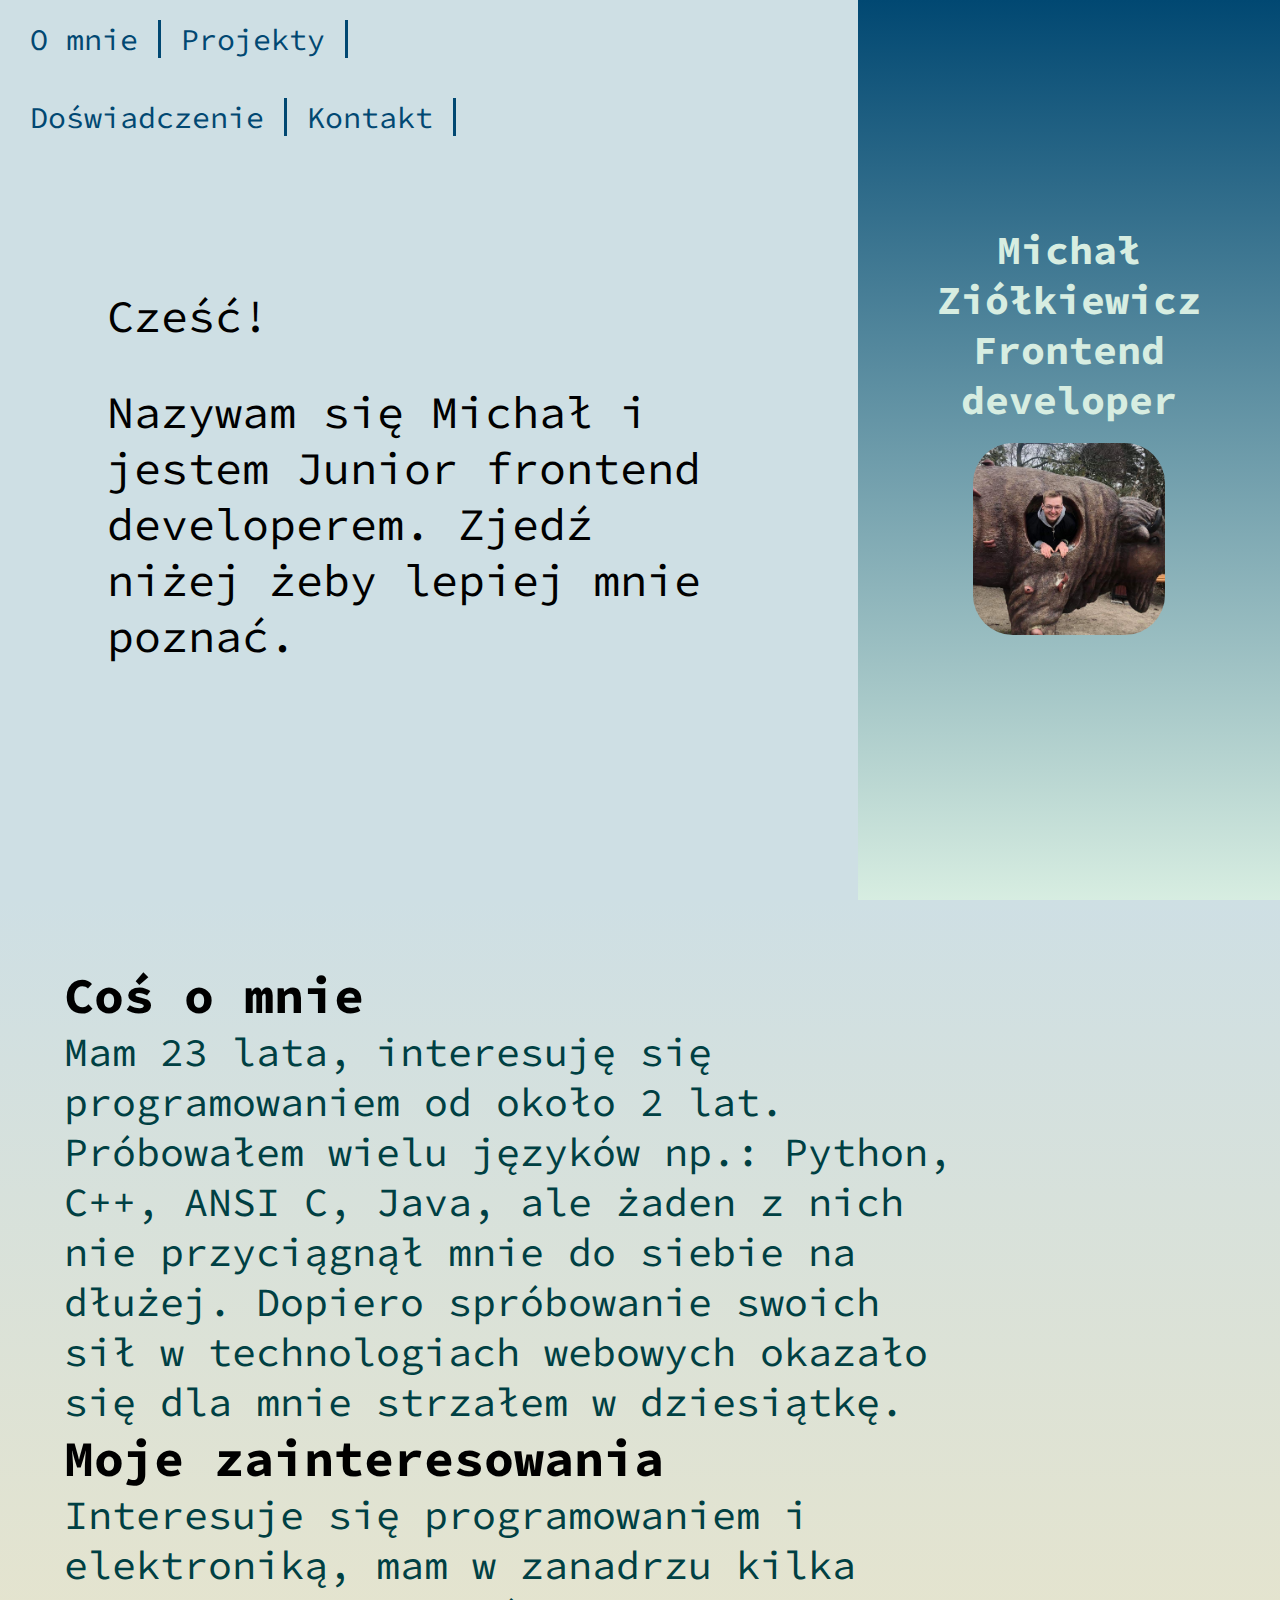
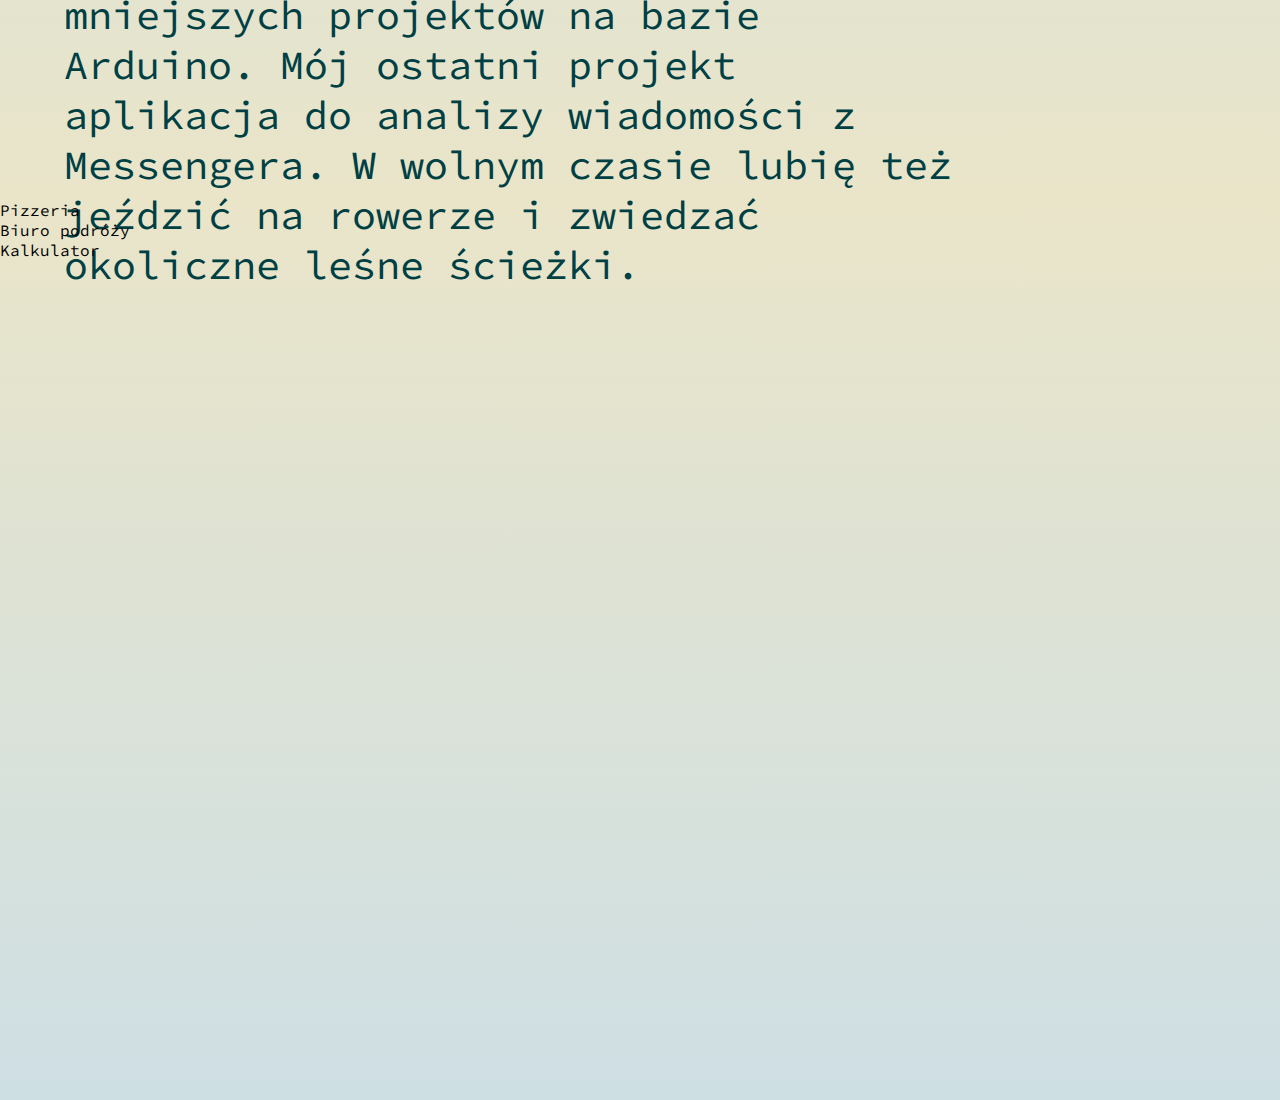
==== index.html @ 033a3ad7 "Zakładka projekty" ====
<!DOCTYPE html>
<html lang="en">
<head>
    <meta charset="UTF-8">
    <meta name="viewport" content="width=device-width, initial-scale=1.0">
    <title>Michał Ziółkiewicz Portfolio</title>
    <link rel="stylesheet" href="style.css">
</head>
<body>
      <div class="clearfix" id="start">
          <div class="leftSide box">
              <nav class="mainNavi">
                  <ul>
                      <li><a href="#about">O mnie</a></li>
                      <li><a href="#projects">Projekty</a></li>
                      <li><a href="#">Doświadczenie</a></li>
                      <li><a href="#">Kontakt</a></li>
                  </ul>
              </nav>
              <div class="text">
                  <p>Cześć!</p>
                  <p>Nazywam się Michał i jestem Junior frontend developerem. Zjedź niżej żeby lepiej mnie poznać.</p>
                  <div id="scrollDown"></div>
              </div>
          </div>
          <div class="rightSide box">
              <h1>Michał Ziółkiewicz</h1>
              <h1>Frontend developer</h1>
              <div class="photo"></div>
          </div>
      </div>

      <div id="about">
          <div class="aboutText">
              <h3>Coś o mnie</h3>
              <p>Mam 23 lata, interesuję się programowaniem od około 2 lat. Próbowałem wielu języków np.: Python, C++, ANSI C, Java, ale żaden z nich nie przyciągnął mnie do siebie na dłużej. Dopiero spróbowanie swoich sił w technologiach webowych okazało się dla mnie strzałem w dziesiątkę. </p>
              <h3>Moje zainteresowania</h3>
              <p>Interesuje się programowaniem i elektroniką, mam w zanadrzu kilka mniejszych projektów na bazie Arduino. Mój ostatni projekt aplikacja do analizy wiadomości z Messengera. W wolnym czasie lubię też jeździć na rowerze i zwiedzać okoliczne leśne ścieżki.</p>
          </div>
          <div id="coding"></div>
      </div>

      <div id="projects">
          <div class="toLeft">Pizzeria</div>
          <div class="toRight">Biuro podróży</div>
          <div class="toLeft">Kalkulator</div>
      </div>
      <script src="js/lottie.js"></script>
      <script src="js/script.js"></script>
</body>
</html>
---- style.css ----
@import url('https://fonts.googleapis.com/css2?family=Source+Code+Pro:wght@300;400;600;700&display=swap');

*{
    margin: 0;
    padding: 0;
}
html{
    scroll-behavior: smooth;
}
body{
    font-family: 'Source Code Pro', monospace;

}

.leftSide{
    width: 67%;
    height: 100vh;
    background-color: #CEDFE4;
}

#scrollDown{
    height: 200px;
    width: 100px;
    margin: 10vh auto;
}

.text{
    font-size: 45px;
    margin: 32vh auto 0 auto;
    width: 75%;
}

.text p:first-of-type{
    margin-bottom: 40px;
}


.rightSide{
    width: calc(100% - 67%);
    height: 100vh;
    background-image: linear-gradient(#014872,#D7EDE1);
    color: #D7EDE1;
    position: relative;
}

.rightSide h1{
    font-size: 40px;
    padding: 0 20px;
    text-align: center;
}

.rightSide h1:first-of-type{
    margin-top: 25vh;
}


.photo{
    height: 15vw;
    width: 15vw;
    border-radius: 40px;
    margin: 2vh auto;
    display: block;
    background-image: url("img/me.jpg");
    background-position: center;
    background-repeat: no-repeat;
    background-size: cover;
}

.box{
    box-sizing: border-box;
    float: left;
}

.clearfix::after {
    content: "";
    clear: both;
    display: table;
}

/*MENU*/

.mainNavi{
    width: 67%;
    font-size: 30px;
    margin-left: 20px;
}

.mainNavi li{
    list-style: none;
    float: left;
    margin: 20px 10px;
    padding-right: 20px;
    border-right: 3px solid #014872;
    transition: 0.3s;
}

.mainNavi a:link, a:visited {
    color: #014872;
    text-decoration: none;
}

.mainNavi li:hover{
    background-color: azure;
    /*border:2px solid #014872;*/
    padding-left: 20px;
}

/*Sekcja druga*/

#about{
    background-image: linear-gradient(#CEDFE4, #EAE5C9);
    height: 100vh;
    width: 100%;
}
.aboutText{
    width: 70%;
    padding: 5vw 0 0 5vw;
}
.aboutText h3{
    font-size: 50px;
    color: black;
}

.aboutText p{
    font-size: 40px;
    color: #004043;
}

#coding{
    height: 35vh;
    width: 35vh;
    position: relative;
    left: 75%;
    bottom: 15vh;
}

/*Trzeci segment projekty*/

#projects{
    height: 100vh;
    background-image: linear-gradient(#EAE5C9, #CEDFE4);
}
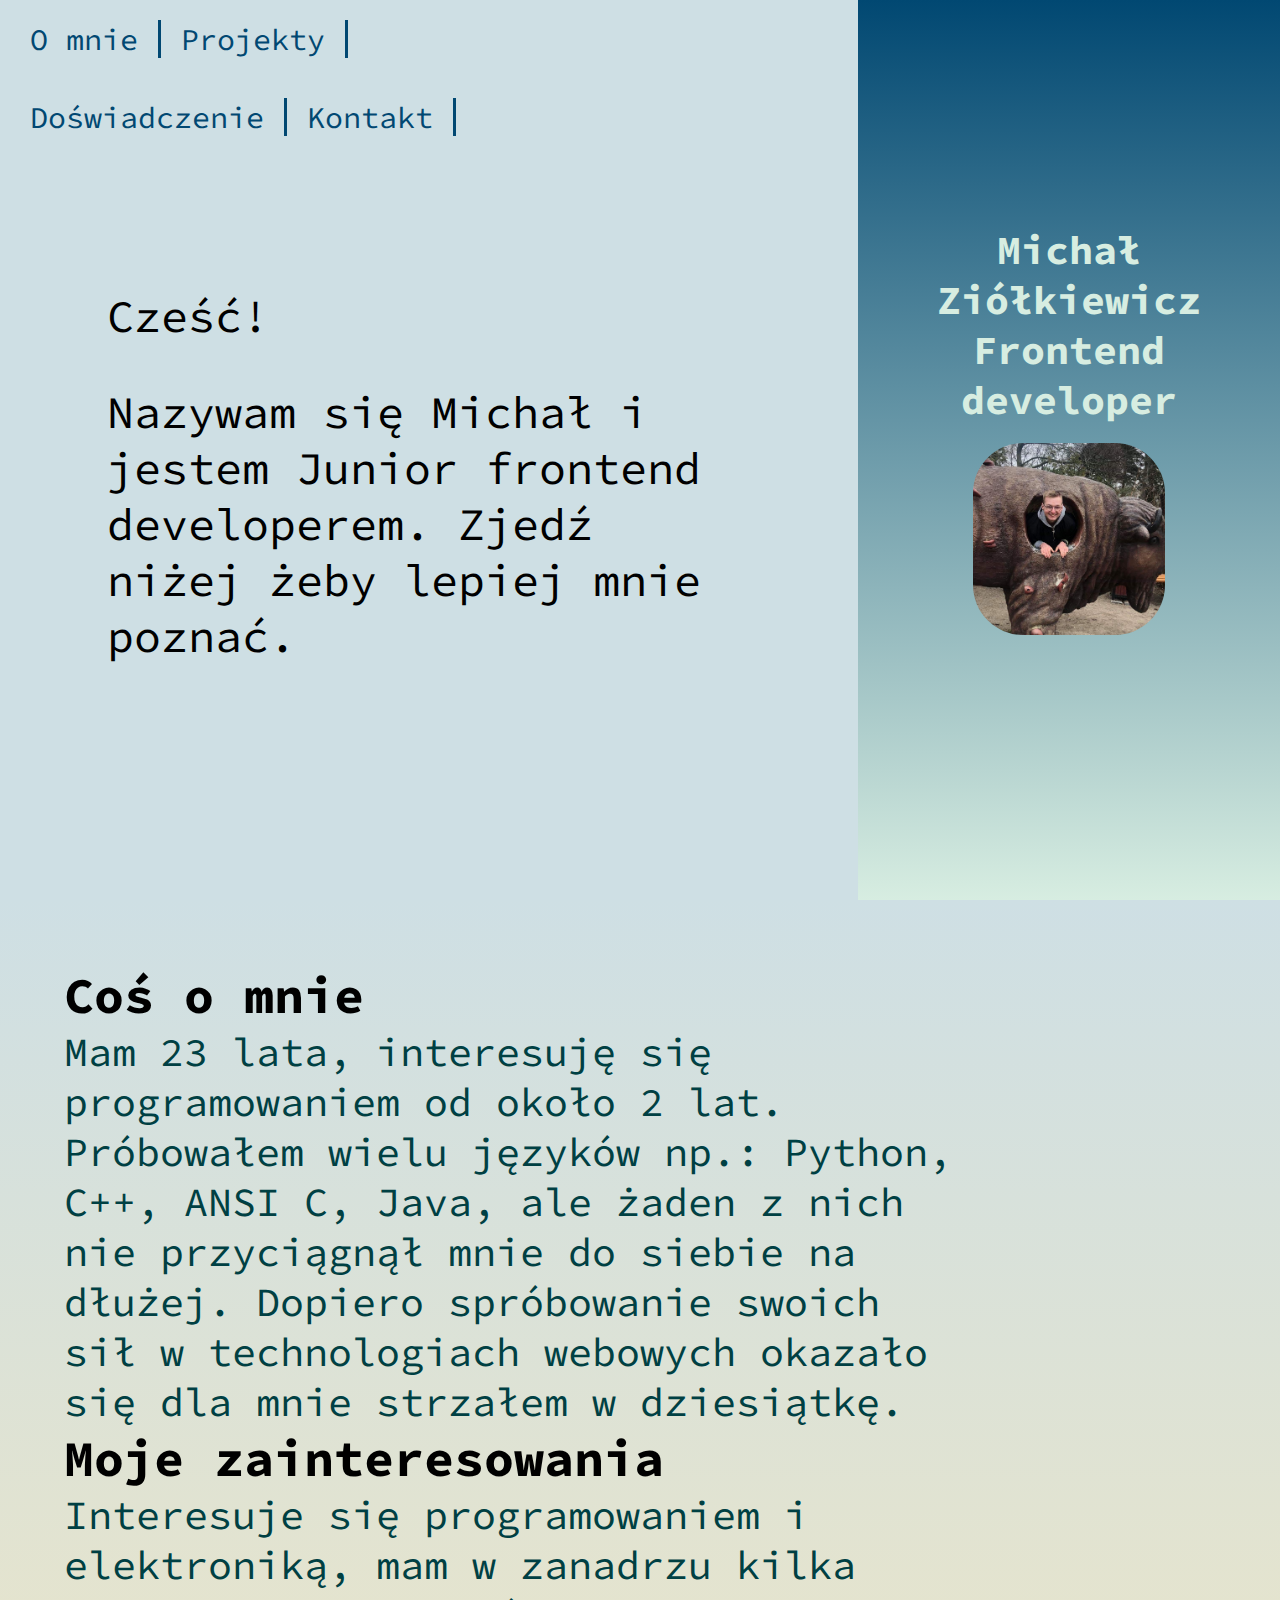
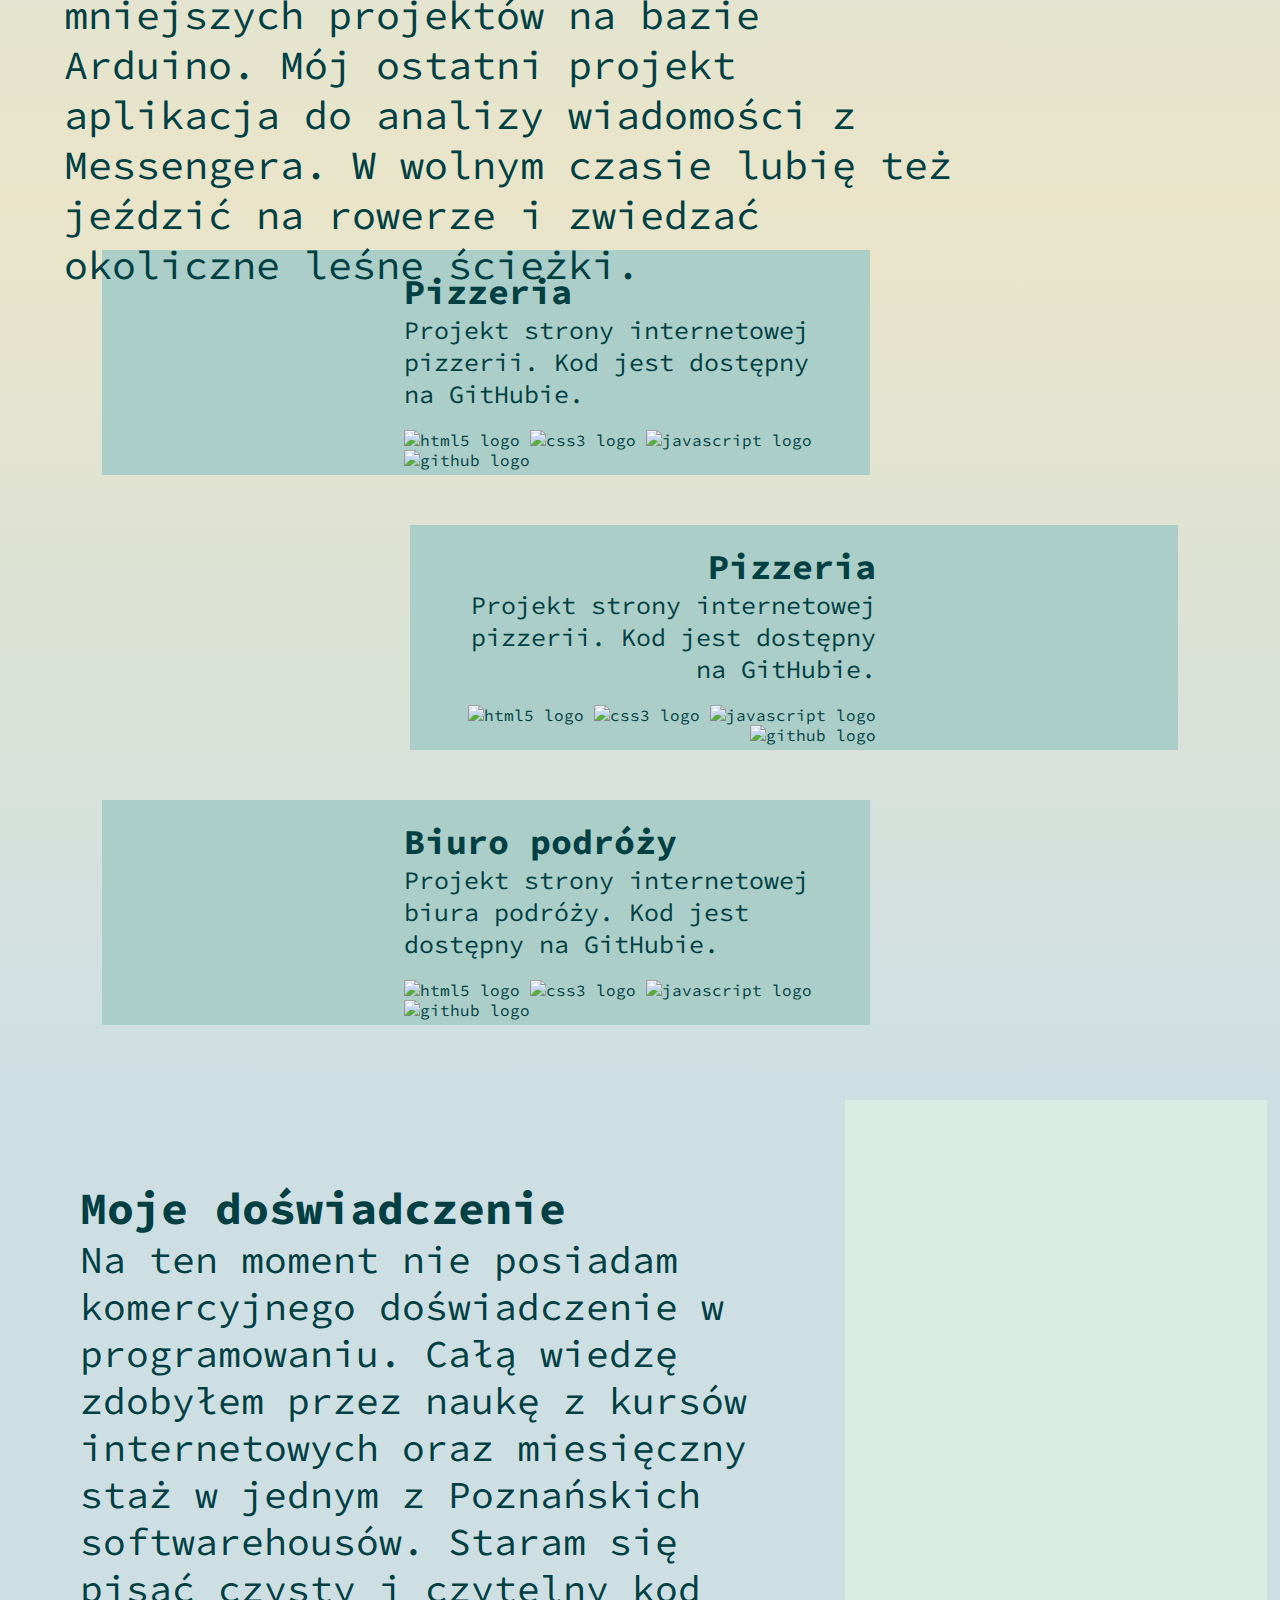
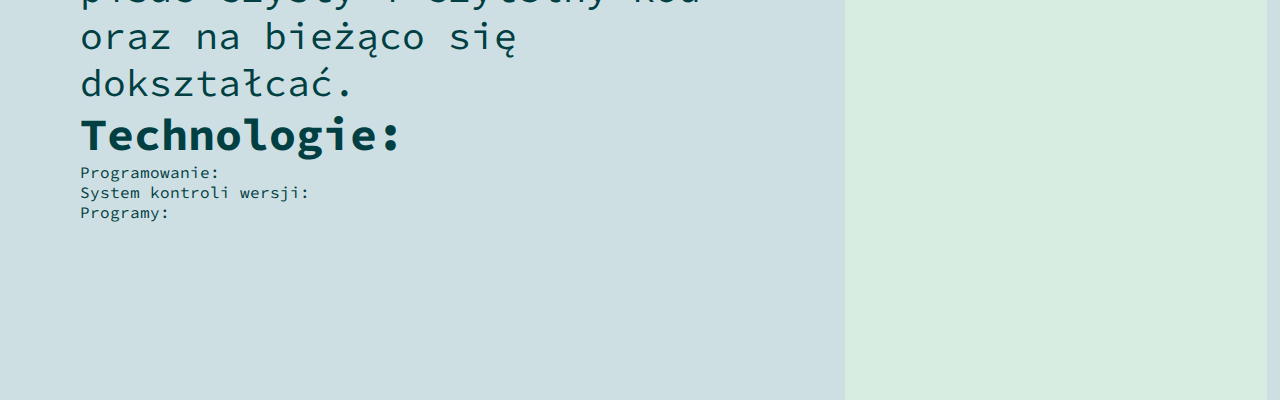
==== commit 02152d31: "Sekcja z doświadczeniem do dokończenia" ====
--- a/index.html
+++ b/index.html
@@ -5,6 +5,7 @@
     <meta name="viewport" content="width=device-width, initial-scale=1.0">
     <title>Michał Ziółkiewicz Portfolio</title>
     <link rel="stylesheet" href="style.css">
+    <link rel="stylesheet" href="https://cdnjs.cloudflare.com/ajax/libs/animate.css/4.1.1/animate.min.css"/>
 </head>
 <body>
       <div class="clearfix" id="start">
@@ -13,7 +14,7 @@
                   <ul>
                       <li><a href="#about">O mnie</a></li>
                       <li><a href="#projects">Projekty</a></li>
-                      <li><a href="#">Doświadczenie</a></li>
+                      <li><a href="#experience">Doświadczenie</a></li>
                       <li><a href="#">Kontakt</a></li>
                   </ul>
               </nav>
@@ -41,10 +42,72 @@
       </div>
 
       <div id="projects">
-          <div class="toLeft">Pizzeria</div>
-          <div class="toRight">Biuro podróży</div>
-          <div class="toLeft">Kalkulator</div>
+          <div class="toLeft project animate__animated">
+              <div class="pizza image"></div>
+              <section class="icons">
+                  <h3>Pizzeria</h3>
+                  <p>Projekt strony internetowej pizzerii. Kod jest dostępny na GitHubie.</p>
+                  <img src="img/icons/html5.png" alt="html5 logo"/>
+                  <img src="img/icons/css3.png" alt="css3 logo"/>
+                  <img src="img/icons/js.png" alt="javascript logo"/>
+                  <img src="img/icons/github.png" alt="github logo">
+              </section>
+          </div>
+
+          <div class="toRight project animate__animated">
+              <div class="calculator image"></div>
+              <section class="icons">
+                  <h3>Pizzeria</h3>
+                  <p>Projekt strony internetowej pizzerii. Kod jest dostępny na GitHubie.</p>
+                  <img src="img/icons/html5.png" alt="html5 logo"/>
+                  <img src="img/icons/css3.png" alt="css3 logo"/>
+                  <img src="img/icons/js.png" alt="javascript logo"/>
+                  <img src="img/icons/github.png" alt="github logo">
+              </section>
+          </div>
+
+          <div class="toLeft project animate__animated ">
+              <div class="travelAgency image"></div>
+              <section class="icons">
+                  <h3>Biuro podróży</h3>
+                  <p>Projekt strony internetowej biura podróży. Kod jest dostępny na GitHubie.</p>
+                  <img src="img/icons/html5.png" alt="html5 logo"/>
+                  <img src="img/icons/css3.png" alt="css3 logo"/>
+                  <img src="img/icons/js.png" alt="javascript logo"/>
+                  <img src="img/icons/github.png" alt="github logo">
+              </section>
+          </div>
       </div>
+
+      <div id="experience" class="clearfix">
+        <div class="leftText">
+            <div class="topText">
+                <h3>Moje doświadczenie</h3>
+                <p>Na ten moment nie posiadam komercyjnego doświadczenie w programowaniu. Całą wiedzę zdobyłem przez naukę z kursów internetowych oraz miesięczny staż w jednym z Poznańskich softwarehousów. Staram się pisać czysty i czytelny kod oraz na bieżąco się dokształcać.</p>
+            </div>
+            <div class="technologies">
+                <h3>Technologie: </h3>
+                <section class="programming">
+                    <p>Programowanie:</p>
+                </section>
+                <section class="versionControl">
+                    <p>System kontroli wersji:</p>
+                </section>
+                <section class="programs">
+                    <p>Programy: </p>
+                </section>
+            </div>
+        </div>
+        <div class="sideAnimation">
+            <div class="animBcg">
+                <div id="plant"></div>
+            </div>
+        </div>
+      </div>
+
+<!--      CONTACT      -->
+
+      <script src="js/main.js"></script>
       <script src="js/lottie.js"></script>
       <script src="js/script.js"></script>
 </body>
--- a/style.css
+++ b/style.css
@@ -6,10 +6,12 @@
 }
 html{
     scroll-behavior: smooth;
+
 }
 body{
     font-family: 'Source Code Pro', monospace;
-
+    overflow-x: hidden;
+    overflow-y: scroll;
 }
 
 .leftSide{
@@ -53,11 +55,10 @@
     margin-top: 25vh;
 }
 
-
 .photo{
     height: 15vw;
     width: 15vw;
-    border-radius: 40px;
+    border-radius: 50px;
     margin: 2vh auto;
     display: block;
     background-image: url("img/me.jpg");
@@ -139,4 +140,129 @@
 #projects{
     height: 100vh;
     background-image: linear-gradient(#EAE5C9, #CEDFE4);
+}
+
+.project{
+    height: 25vh;
+    width: 60vw;
+    background-color: #ABCEC8;
+    color: #004043;
+}
+
+
+.project h3{
+    font-size: 35px;
+}
+
+.project p{
+    font-size: 25px;
+    padding-bottom: 20px;
+}
+
+.image{
+    height: 25vh;
+    width: 22vw;
+    background-position: center;
+    background-repeat: no-repeat;
+    background-size: cover;
+}
+
+.icons{
+    width: calc(60vw - 22vw);
+    padding: 20px 20px 10px 20px;
+    box-sizing: border-box;
+}
+
+.project img{
+    transition: .3s;
+}
+
+.toRight img:hover{
+    transform: rotate(-30deg);
+}
+
+.toLeft img:hover{
+    transform: rotate(30deg);
+}
+
+.toLeft{
+    float: left;
+    margin: 50px 0 0 8vw ;
+    text-align: left;
+    transition: .3s;
+}
+.toLeft .image{
+    float: left;
+}
+.toLeft .icons{
+    float: left;
+}
+
+.toLeft:hover{
+    margin-left: 10vw;
+}
+
+.toRight{
+    float: right;
+    margin: 50px 8vw 0 0 ;
+    text-align: right;
+    transition:  .3s;
+}
+
+.toRight .image{
+    float: right;
+}
+
+.toRight .icons{
+    float: left;
+}
+
+.toRight:hover{
+    margin-right: 10vw;
+}
+
+.invisible{
+    display: none;
+}
+
+.pizza{
+    background-image: url("img/pizza.jpg");
+}
+.travelAgency{
+    background-image: url("img/travel.jpg");
+}
+
+.calculator{
+    background-image: url("img/calculator.jpg");
+}
+
+/*czwarta sekcja - doświadczenie*/
+
+#experience{
+    height: 100vh;
+    background-color: #CEDFE4;
+    color: #004043;
+}
+
+.leftText{
+    float: left;
+    width: 66%;
+    height: 100vh;
+    box-sizing: border-box;
+    padding: 80px 80px;
+}
+
+.leftText h3{
+    font-size: 45px;
+}
+
+.topText p {
+    font-size: 38px;
+}
+
+.sideAnimation{
+    float: left;
+    width: calc(100% - 67%);
+    height: 100vh;
+    background-color: #D7EDE1;
 }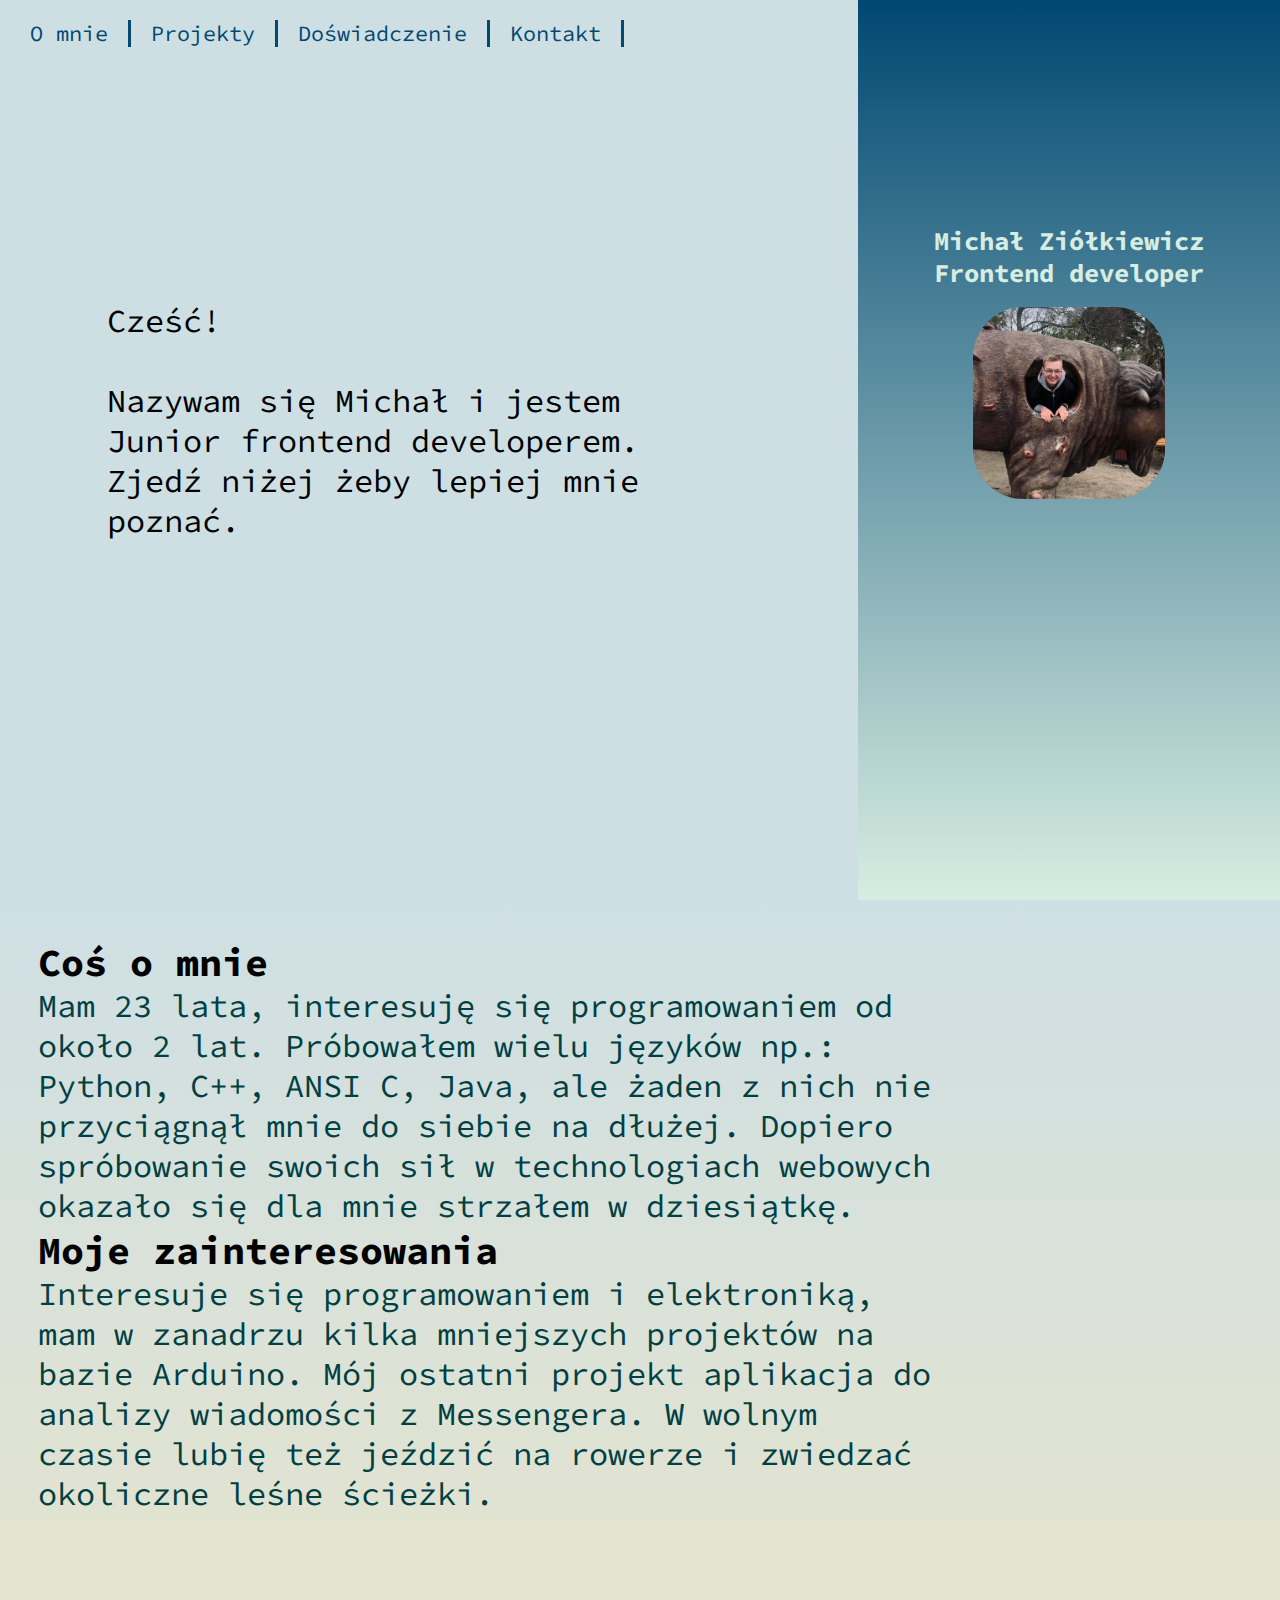
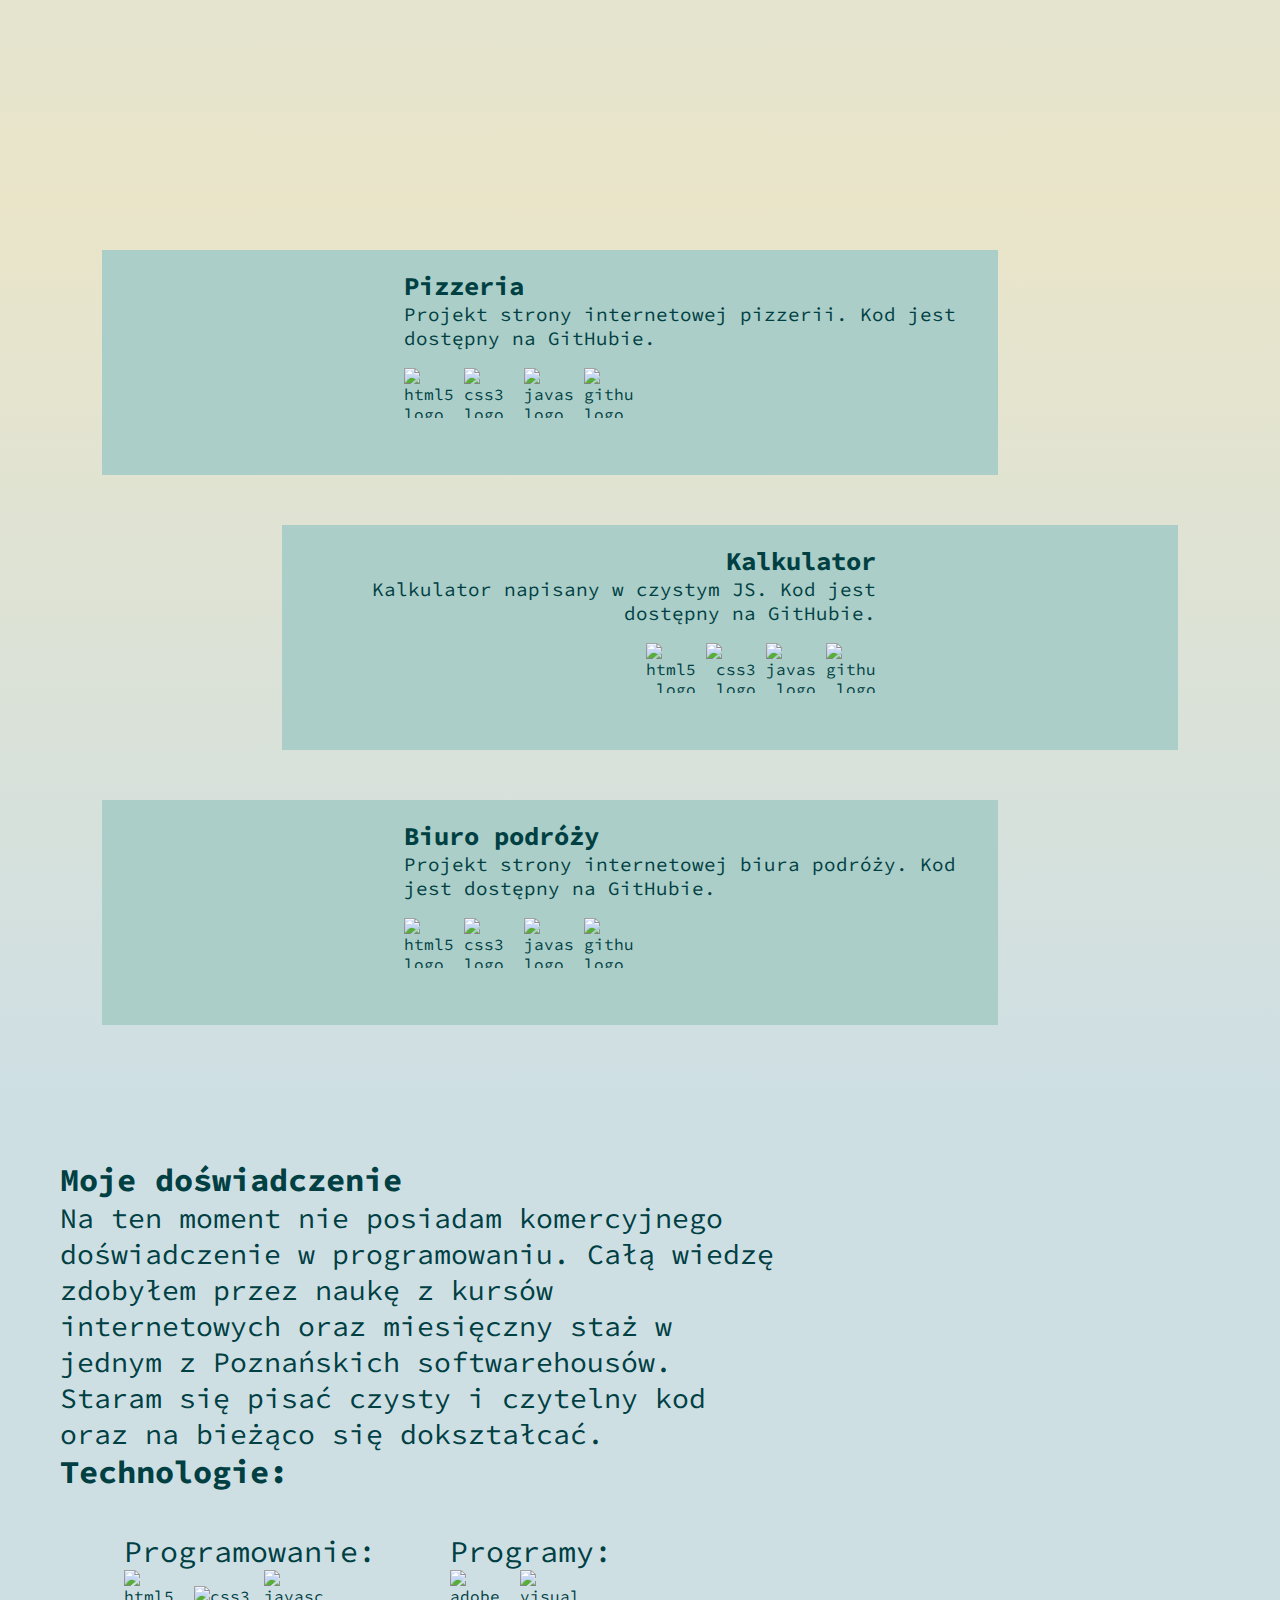
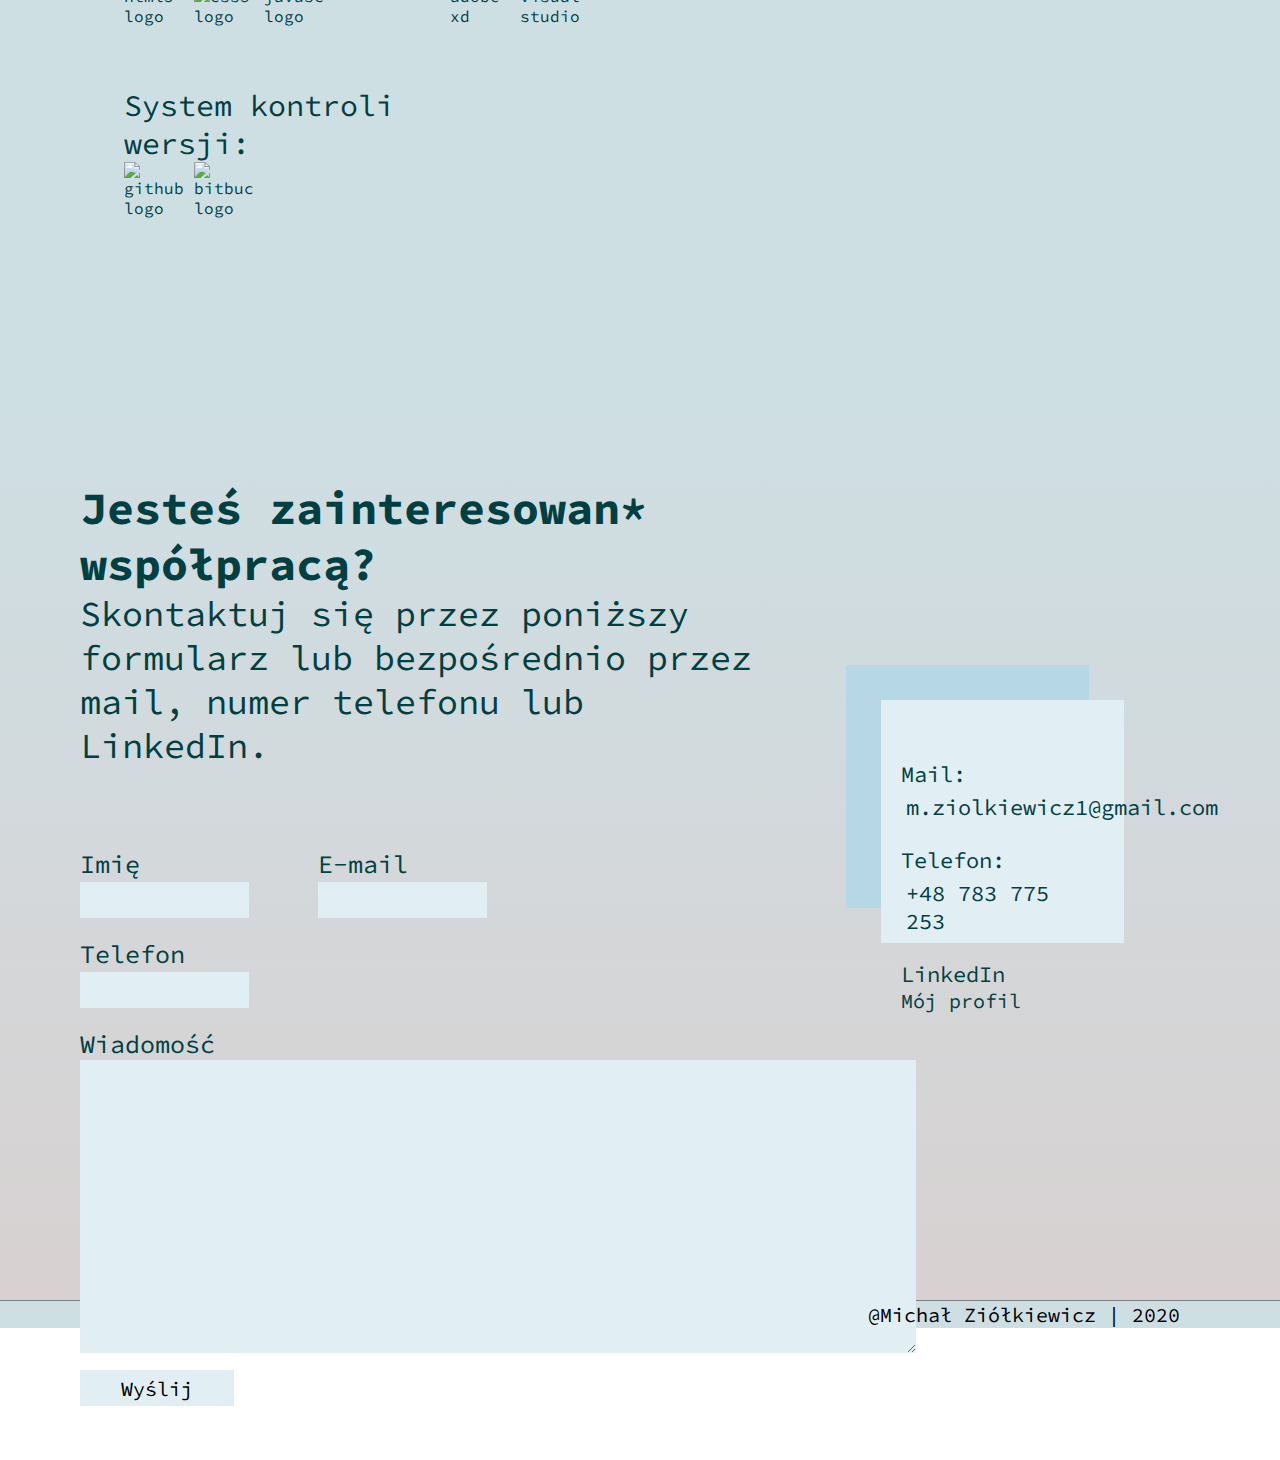
==== commit 1ff7c9bb: "Poprawiona rezponsywność" ====
--- a/index.html
+++ b/index.html
@@ -11,11 +11,11 @@
       <div class="clearfix" id="start">
           <div class="leftSide box">
               <nav class="mainNavi">
-                  <ul>
+                  <ul class="clearfix">
                       <li><a href="#about">O mnie</a></li>
                       <li><a href="#projects">Projekty</a></li>
                       <li><a href="#experience">Doświadczenie</a></li>
-                      <li><a href="#">Kontakt</a></li>
+                      <li><a href="#contact">Kontakt</a></li>
                   </ul>
               </nav>
               <div class="text">
@@ -57,8 +57,8 @@
           <div class="toRight project animate__animated">
               <div class="calculator image"></div>
               <section class="icons">
-                  <h3>Pizzeria</h3>
-                  <p>Projekt strony internetowej pizzerii. Kod jest dostępny na GitHubie.</p>
+                  <h3>Kalkulator</h3>
+                  <p>Kalkulator napisany w czystym JS. Kod jest dostępny na GitHubie.</p>
                   <img src="img/icons/html5.png" alt="html5 logo"/>
                   <img src="img/icons/css3.png" alt="css3 logo"/>
                   <img src="img/icons/js.png" alt="javascript logo"/>
@@ -87,15 +87,24 @@
             </div>
             <div class="technologies">
                 <h3>Technologie: </h3>
-                <section class="programming">
-                    <p>Programowanie:</p>
-                </section>
-                <section class="versionControl">
-                    <p>System kontroli wersji:</p>
-                </section>
-                <section class="programs">
-                    <p>Programy: </p>
-                </section>
+                <div class="wrap clearfix">
+                    <section class="programming">
+                        <p>Programowanie:</p>
+                        <img src="img/icons/html5.png" alt="html5 logo"/>
+                        <img src="img/icons/css3.png" alt="css3 logo"/>
+                        <img src="img/icons/js.png" alt="javascript logo"/>
+                    </section>
+                    <section class="programs">
+                        <p>Programy: </p>
+                        <img src="img/icons/xd.png" alt="adobe xd logo">
+                        <img src="img/icons/visualstudio.png" alt="visual studio logo">
+                    </section>
+                    <section class="versionControl">
+                        <p>System kontroli wersji:</p>
+                        <img src="img/icons/github.png" alt="github logo">
+                        <img src="img/icons/bitbucket.png" alt="bitbucket logo">
+                    </section>
+                </div>
             </div>
         </div>
         <div class="sideAnimation">
@@ -106,7 +115,53 @@
       </div>
 
 <!--      CONTACT      -->
+      <div id="contact">
+          <div class="message">
+              <div class="description">
+                  <h3>Jesteś zainteresowan* współpracą?</h3>
+                  <p>Skontaktuj się przez poniższy formularz lub bezpośrednio przez mail, numer telefonu lub  LinkedIn.</p>
+              </div>
+              <form action="https://formsubmit.co/228f86219728a2968b15234570d6498f" method="POST" class="clearfix" >
+                  <div class="formEl">
+                      <label for="firstName">Imię</label>
+                      <input type="text" id="firstName" name="firstName">
+                  </div>
+                  <div class="formEl">
+                      <label for="email">E-mail</label>
+                      <input type="email" id="email" name="email">
+                  </div>
+                  <div class="formEl">
+                      <label for="phoneNum">Telefon</label>
+                      <input type="text" id="phoneNum" name="phoneNum">
+                  </div>
+                  <div class="formEl txtArea">
+                      <label for="message">Wiadomość</label>
+                      <textarea name="message" id="message" cols="65" rows="11"></textarea>
+                  </div>
+                  <div class="formEl">
+                      <button type="submit" class="sendMsg">Wyślij</button>
+                  </div>
+                  <input type="hidden" name="_template" value="table">
+                  <input type="hidden" name="_captcha" value="false">
+                  <input type="text" name="_honey" style="display:none">
 
+              </form>
+          </div>
+          <div class="rightInfo">
+              <div class="contactBox">
+                  <h3>Mail:</h3>
+                  <p>m.ziolkiewicz1@gmail.com</p>
+                  <h3>Telefon:</h3>
+                  <p>+48 783 775 253</p>
+                  <h3>LinkedIn</h3>
+                  <a href="https://www.linkedin.com/in/ziolkiewicz-michal">Mój profil</a>
+              </div>
+          </div>
+      </div>
+
+      <div class="footer">
+          <p>@Michał Ziółkiewicz | 2020</p>
+      </div>
       <script src="js/main.js"></script>
       <script src="js/lottie.js"></script>
       <script src="js/script.js"></script>
--- a/style.css
+++ b/style.css
@@ -21,14 +21,14 @@
 }
 
 #scrollDown{
-    height: 200px;
-    width: 100px;
-    margin: 10vh auto;
+    height: 24vh;
+    width: 12vh;
+    margin: 8vh auto;
 }
 
 .text{
-    font-size: 45px;
-    margin: 32vh auto 0 auto;
+    font-size: 2.5vw;
+    margin: 26vh auto 0 auto;
     width: 75%;
 }
 
@@ -46,7 +46,7 @@
 }
 
 .rightSide h1{
-    font-size: 40px;
+    font-size: 2vw;
     padding: 0 20px;
     text-align: center;
 }
@@ -81,8 +81,8 @@
 /*MENU*/
 
 .mainNavi{
-    width: 67%;
-    font-size: 30px;
+    width: 100%;
+    font-size: 1.7vw;
     margin-left: 20px;
 }
 
@@ -115,24 +115,23 @@
 }
 .aboutText{
     width: 70%;
-    padding: 5vw 0 0 5vw;
+    padding: 3vw 0 0 3vw;
 }
 .aboutText h3{
-    font-size: 50px;
+    font-size: 3vw;
     color: black;
 }
 
 .aboutText p{
-    font-size: 40px;
+    font-size: 2.5vw;
     color: #004043;
 }
 
 #coding{
-    height: 35vh;
-    width: 35vh;
-    position: relative;
-    left: 75%;
-    bottom: 15vh;
+    height: 30vh;
+    width: 30vh;
+    float: right;
+    margin-top: -15vw;
 }
 
 /*Trzeci segment projekty*/
@@ -144,19 +143,18 @@
 
 .project{
     height: 25vh;
-    width: 60vw;
+    width: 70vw;
     background-color: #ABCEC8;
     color: #004043;
 }
 
-
 .project h3{
-    font-size: 35px;
+    font-size: 2vw;
 }
 
 .project p{
-    font-size: 25px;
-    padding-bottom: 20px;
+    font-size: 1.5vw;
+    padding-bottom: 2vh;
 }
 
 .image{
@@ -168,13 +166,17 @@
 }
 
 .icons{
-    width: calc(60vw - 22vw);
+    width: calc(60vw - 12vw);
     padding: 20px 20px 10px 20px;
     box-sizing: border-box;
 }
 
 .project img{
     transition: .3s;
+    height: 4vw;
+    width: 4vw;
+    max-width: 50px;
+    max-height: 50px;
 }
 
 .toRight img:hover{
@@ -214,7 +216,7 @@
 }
 
 .toRight .icons{
-    float: left;
+    float: right;
 }
 
 .toRight:hover{
@@ -243,26 +245,214 @@
     background-color: #CEDFE4;
     color: #004043;
 }
-
+.wrap{
+    height: 10vh;
+}
 .leftText{
     float: left;
     width: 66%;
     height: 100vh;
     box-sizing: border-box;
-    padding: 80px 80px;
+    padding: 60px 60px;
 }
 
 .leftText h3{
+    font-size: 2.5vw;
+}
+
+.topText p {
+    font-size: 2.2vw;
+}
+
+.sideAnimation{
+    float: right;
+    width: calc(100% - 67%);
+    height: 100vh;
+    /*background-color: #D7EDE1;*/
+}
+
+.technologies p{
+    font-size: 30px;
+}
+
+.technologies img{
+    height: 5vw;
+    width: 5vw;
+    max-height: 60px;
+    max-width: 60px;
+}
+
+.technologies section{
+     width: 45%;
+     float: left;
+     margin-top: 40px;
+ }
+
+.programming,
+.versionControl{
+    margin-left: 5vw;
+}
+
+.animBcg{
+    background-image: url("img/bcgPlant.png");
+    height: 765px;
+    width: 495px;
+    background-position: center;
+    background-repeat: no-repeat;
+    background-size: cover;
+    float: right;
+    margin-top: calc(100vh - 765px);
+}
+
+#plant{
+    height: 50vh;
+    width: 25vw;
+    float: right;
+    margin-top: calc(765px - 50vh);
+    margin-right: -70px;
+}
+
+/*CONTACT*/
+
+#contact{
+    height: 100vh;
+    background-image: linear-gradient(#CEDFE4,#D8D1D1);
+}
+
+.message{
+    width: 60%;
+    float: left;
+    color: #004043;
+}
+
+.message form{
+    height: 50vh;
+    width: 80%;
+    margin-left: 80px;
+    margin-top: 80px;
+}
+
+.formEl{
+    height: 10vh;
+    width: 10vw;
+    font-size: 25px;
+    float: left;
+    margin-right: 110px;
+}
+.txtArea{
+    height: 38vh;
+    width: 38vw;
+}
+
+.formEl input{
+    height: 4vh;
+    width: 12vw;
+    border: none;
+    background-color: #E1EFF5;
+    padding-left: 15px;
+    font-size: 18px;
+    -webkit-transition: .3s;
+    transition: .3s;
+    outline: none;
+}
+
+.formEl input:focus{
+    border: none;
+}
+
+.formEl textarea{
+    border: none;
+    background-color: #E1EFF5;
+    padding: 20px;
+    -webkit-transition: .3s;
+    transition: .3s;
+    outline: none;
+    display: block;
+    font-size: 20px;
+}
+
+.formEl textarea:focus{
+    border: none;
+}
+
+.description{
+    box-sizing: border-box;
+    padding-left: 80px;
+    padding-top: 80px;
+}
+
+.description p{
+    font-size: 35px;
+}
+
+.description h3{
     font-size: 45px;
 }
 
-.topText p {
-    font-size: 38px;
-}
-
-.sideAnimation{
-    float: left;
-    width: calc(100% - 67%);
-    height: 100vh;
-    background-color: #D7EDE1;
-}+.rightInfo{
+    float: right;
+    width: calc(100% - 61%);
+    height: 100vh;
+}
+
+.sendMsg{
+    display: block;
+    height: 4vh;
+    width: 12vw;
+    border: none;
+    background-color: #E1EFF5;
+    font-size: 20px;
+    font-family: 'Source Code Pro', monospace;
+    transition: .3s;
+}
+.sendMsg:hover{
+    background-color: #004043;
+    color: #D7EDE1;
+}
+
+.rightInfo .contactBox{
+    height: 19vw;
+    width: 19vw;
+    background-color: #E1EFF5;
+    margin: 60% 0 0 20%;
+    box-shadow: -35px -35px #B5D7E6;
+    box-sizing: border-box;
+    padding: 60px 20px 20px 20px;
+    font-size: 20px;
+    color: #004043;
+}
+
+.contactBox h3{
+    font-size: 22px;
+    font-weight: normal;
+}
+
+.contactBox p{
+    font-size: 22px;
+    margin-bottom: 20px;
+    padding: 5px;
+}
+
+.contactBox a{
+    text-decoration: none;
+    color: #004043;
+    transition: .3s;
+}
+
+.contactBox a:hover{
+    padding-left: 10px;
+    color: #004043;
+}
+
+/*stopka*/
+.footer{
+    background-color: #CEDFE4;
+    color: black;
+    text-align: center;
+    height: 3vh;
+    line-height: 3vh;
+    font-size: 20px;
+    border-top: 1px solid gray;
+}
+
+/*@media (max-width: 1280px) and (orientation: landscape) {}*/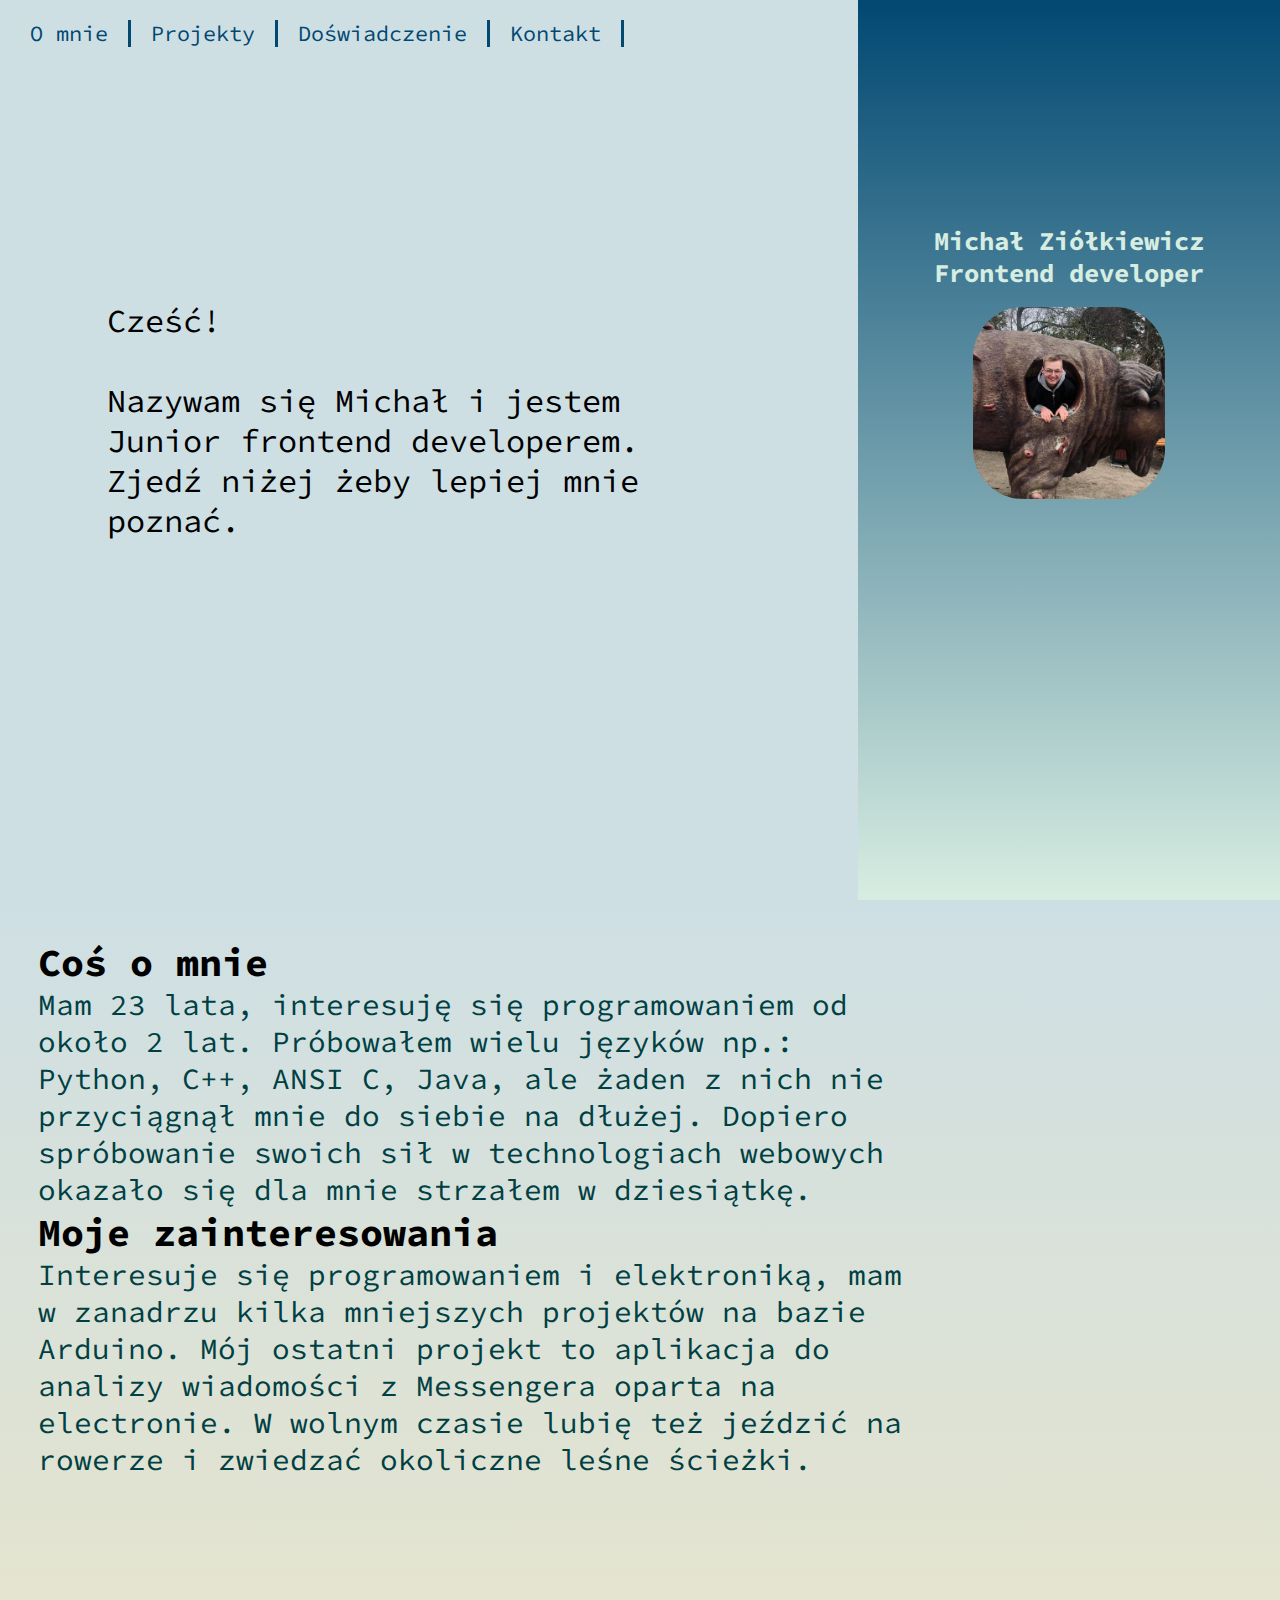
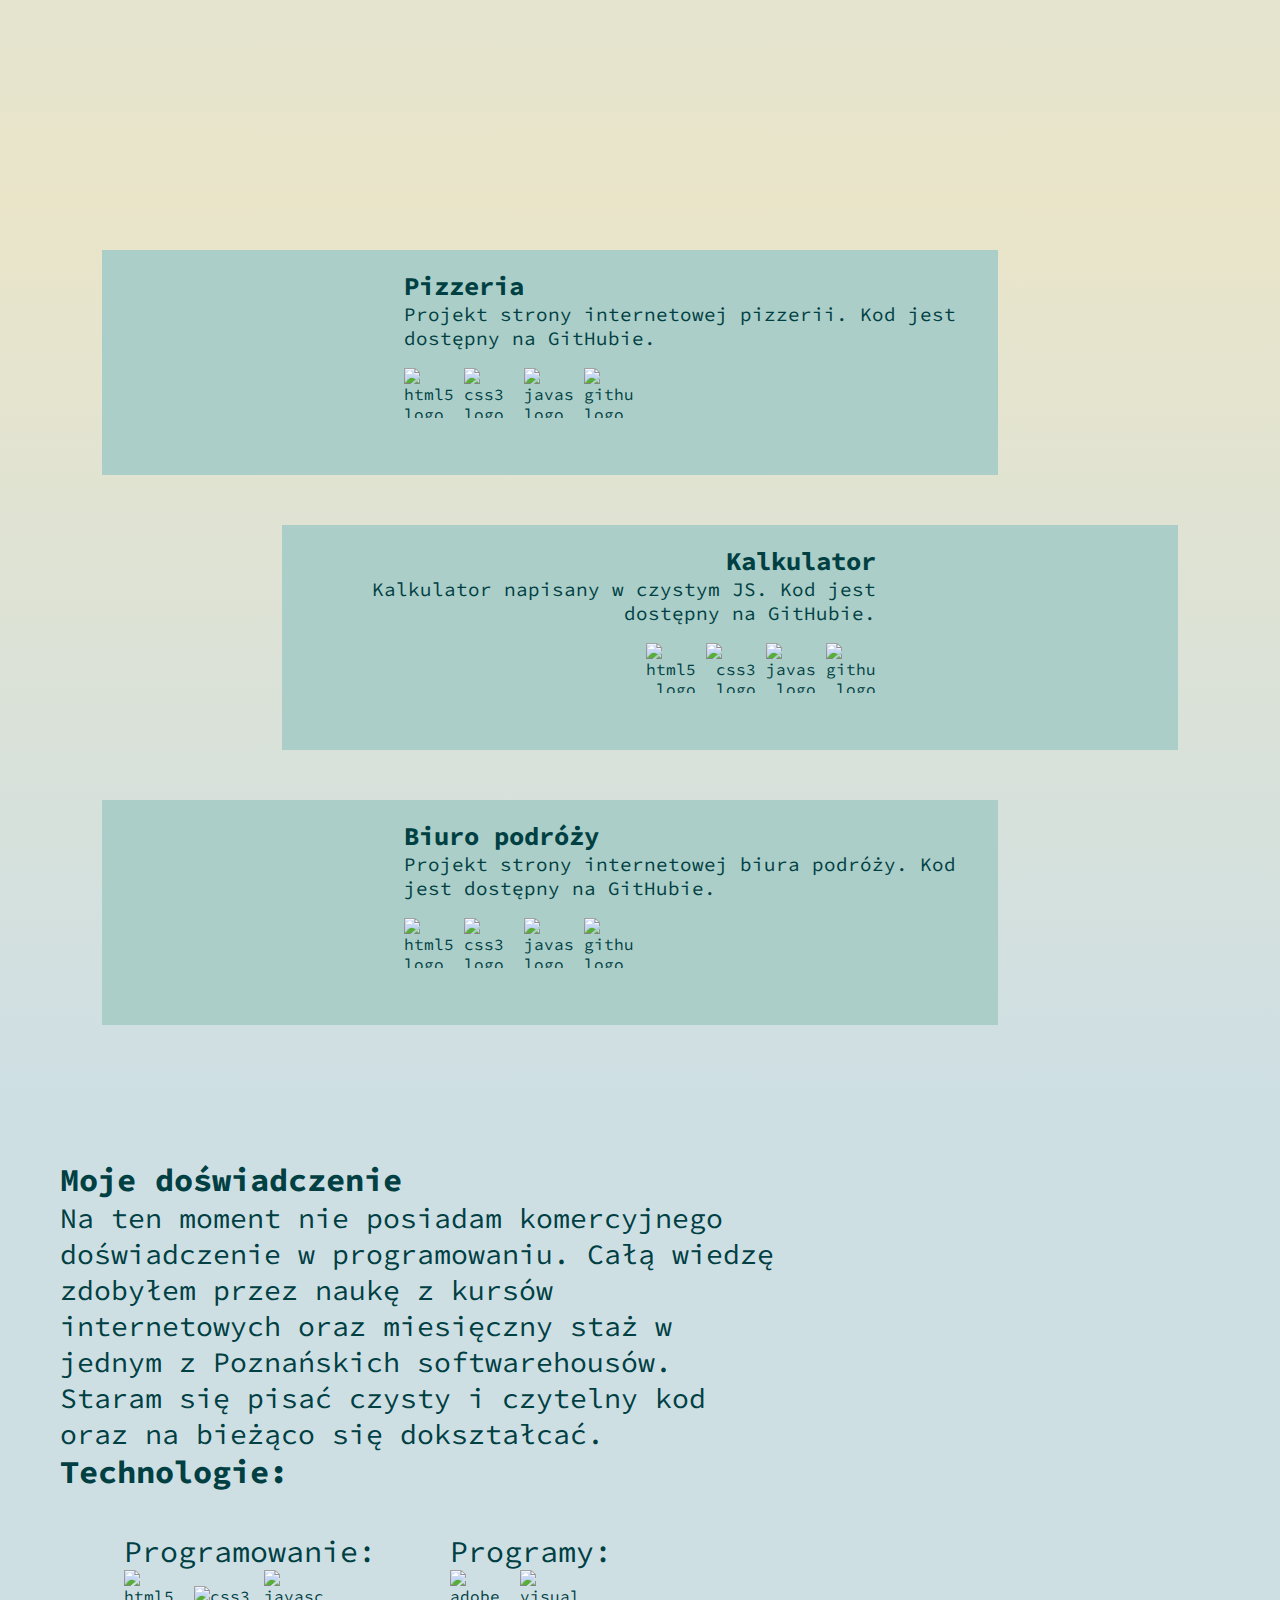
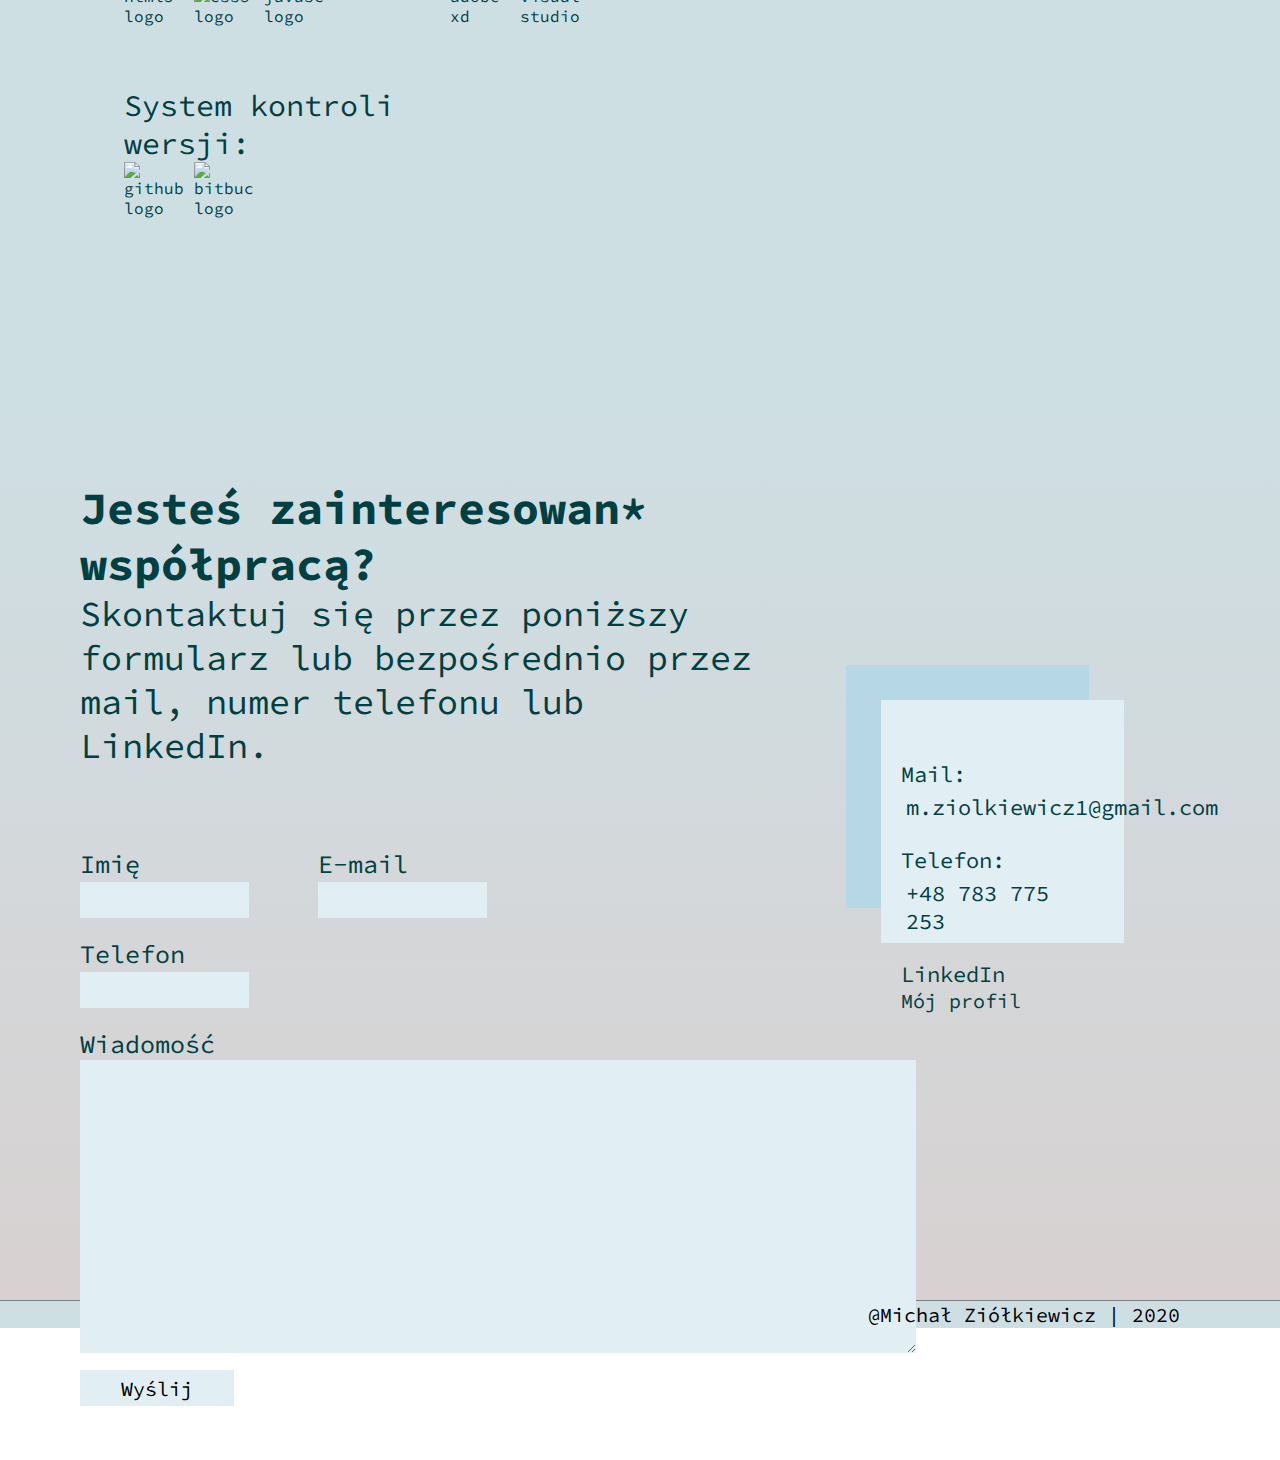
==== commit 6b4b0852: "Poprawiony tekst i skalowanie" ====
--- a/index.html
+++ b/index.html
@@ -36,7 +36,7 @@
               <h3>Coś o mnie</h3>
               <p>Mam 23 lata, interesuję się programowaniem od około 2 lat. Próbowałem wielu języków np.: Python, C++, ANSI C, Java, ale żaden z nich nie przyciągnął mnie do siebie na dłużej. Dopiero spróbowanie swoich sił w technologiach webowych okazało się dla mnie strzałem w dziesiątkę. </p>
               <h3>Moje zainteresowania</h3>
-              <p>Interesuje się programowaniem i elektroniką, mam w zanadrzu kilka mniejszych projektów na bazie Arduino. Mój ostatni projekt aplikacja do analizy wiadomości z Messengera. W wolnym czasie lubię też jeździć na rowerze i zwiedzać okoliczne leśne ścieżki.</p>
+              <p>Interesuje się programowaniem i elektroniką, mam w zanadrzu kilka mniejszych projektów na bazie Arduino. Mój ostatni projekt to aplikacja do analizy wiadomości z Messengera oparta na electronie. W wolnym czasie lubię też jeździć na rowerze i zwiedzać okoliczne leśne ścieżki.</p>
           </div>
           <div id="coding"></div>
       </div>
--- a/style.css
+++ b/style.css
@@ -123,7 +123,7 @@
 }
 
 .aboutText p{
-    font-size: 2.5vw;
+    font-size: 2.3vw;
     color: #004043;
 }
 
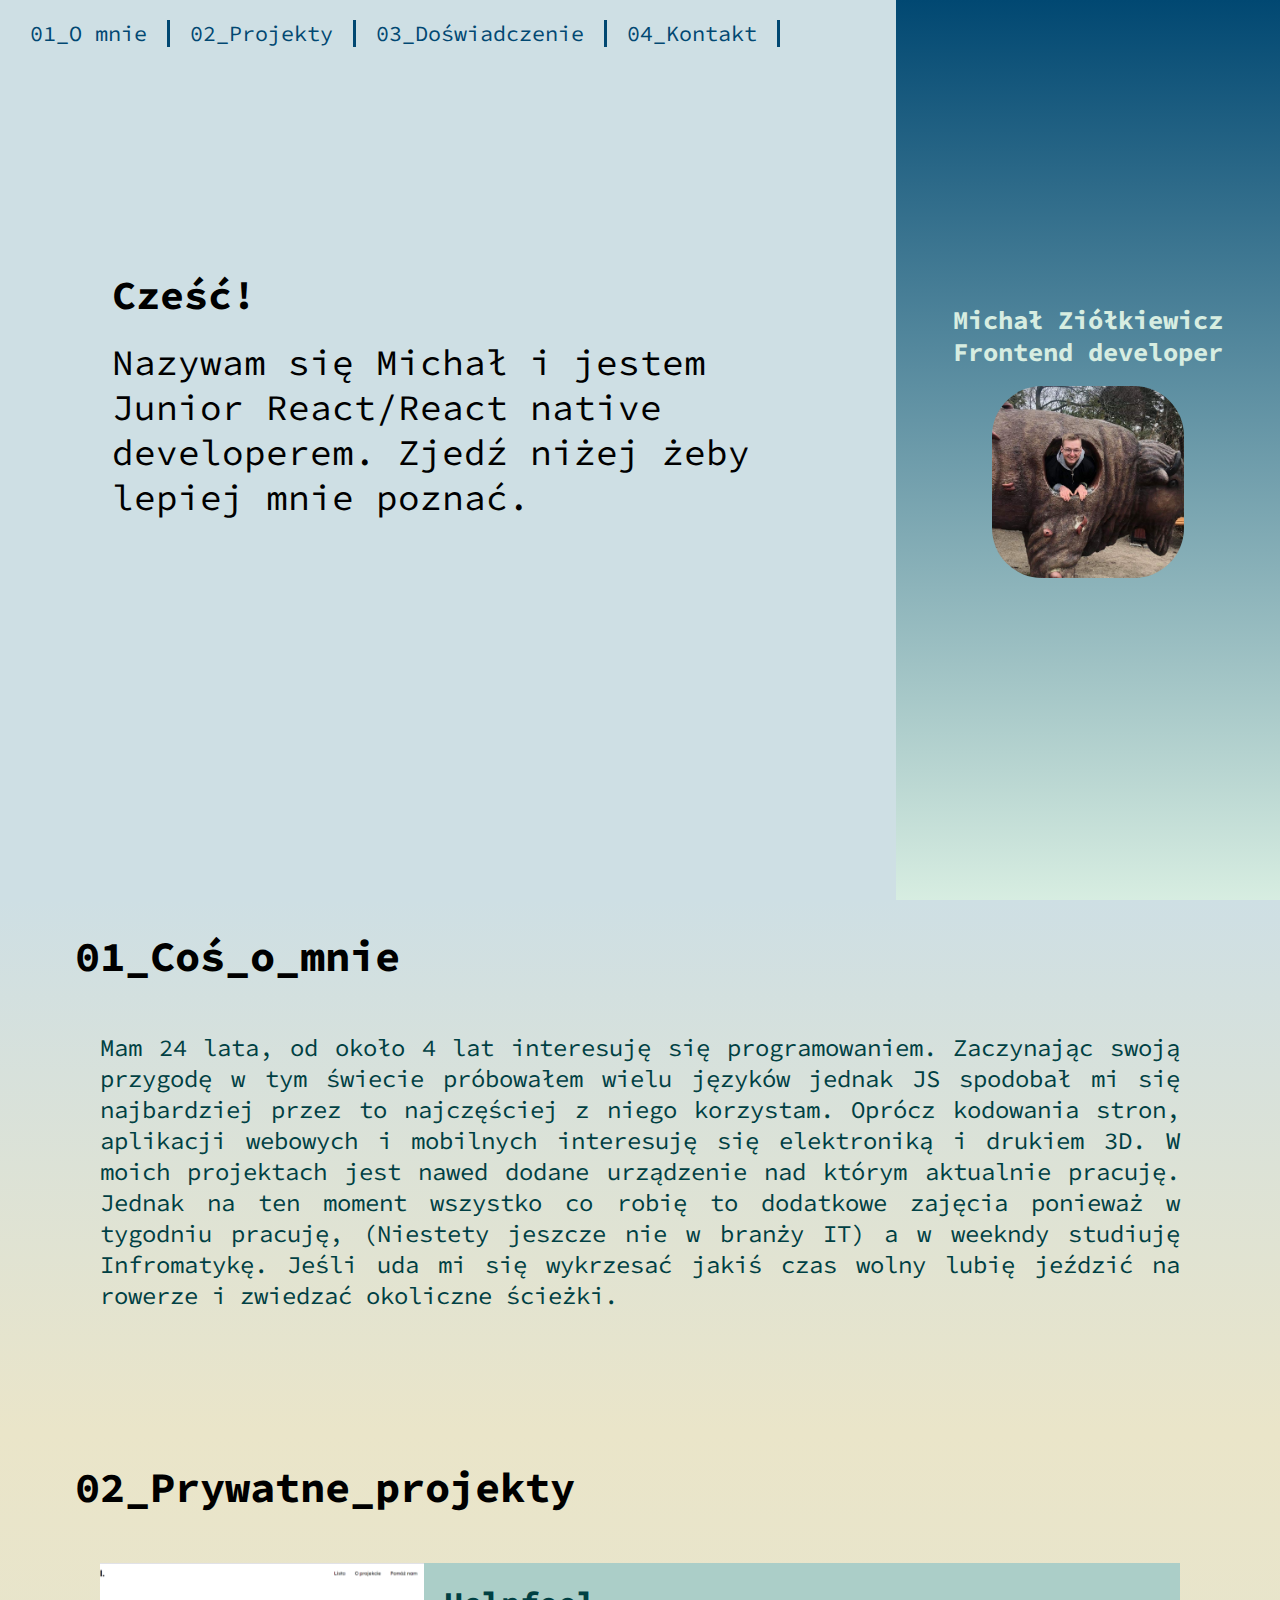
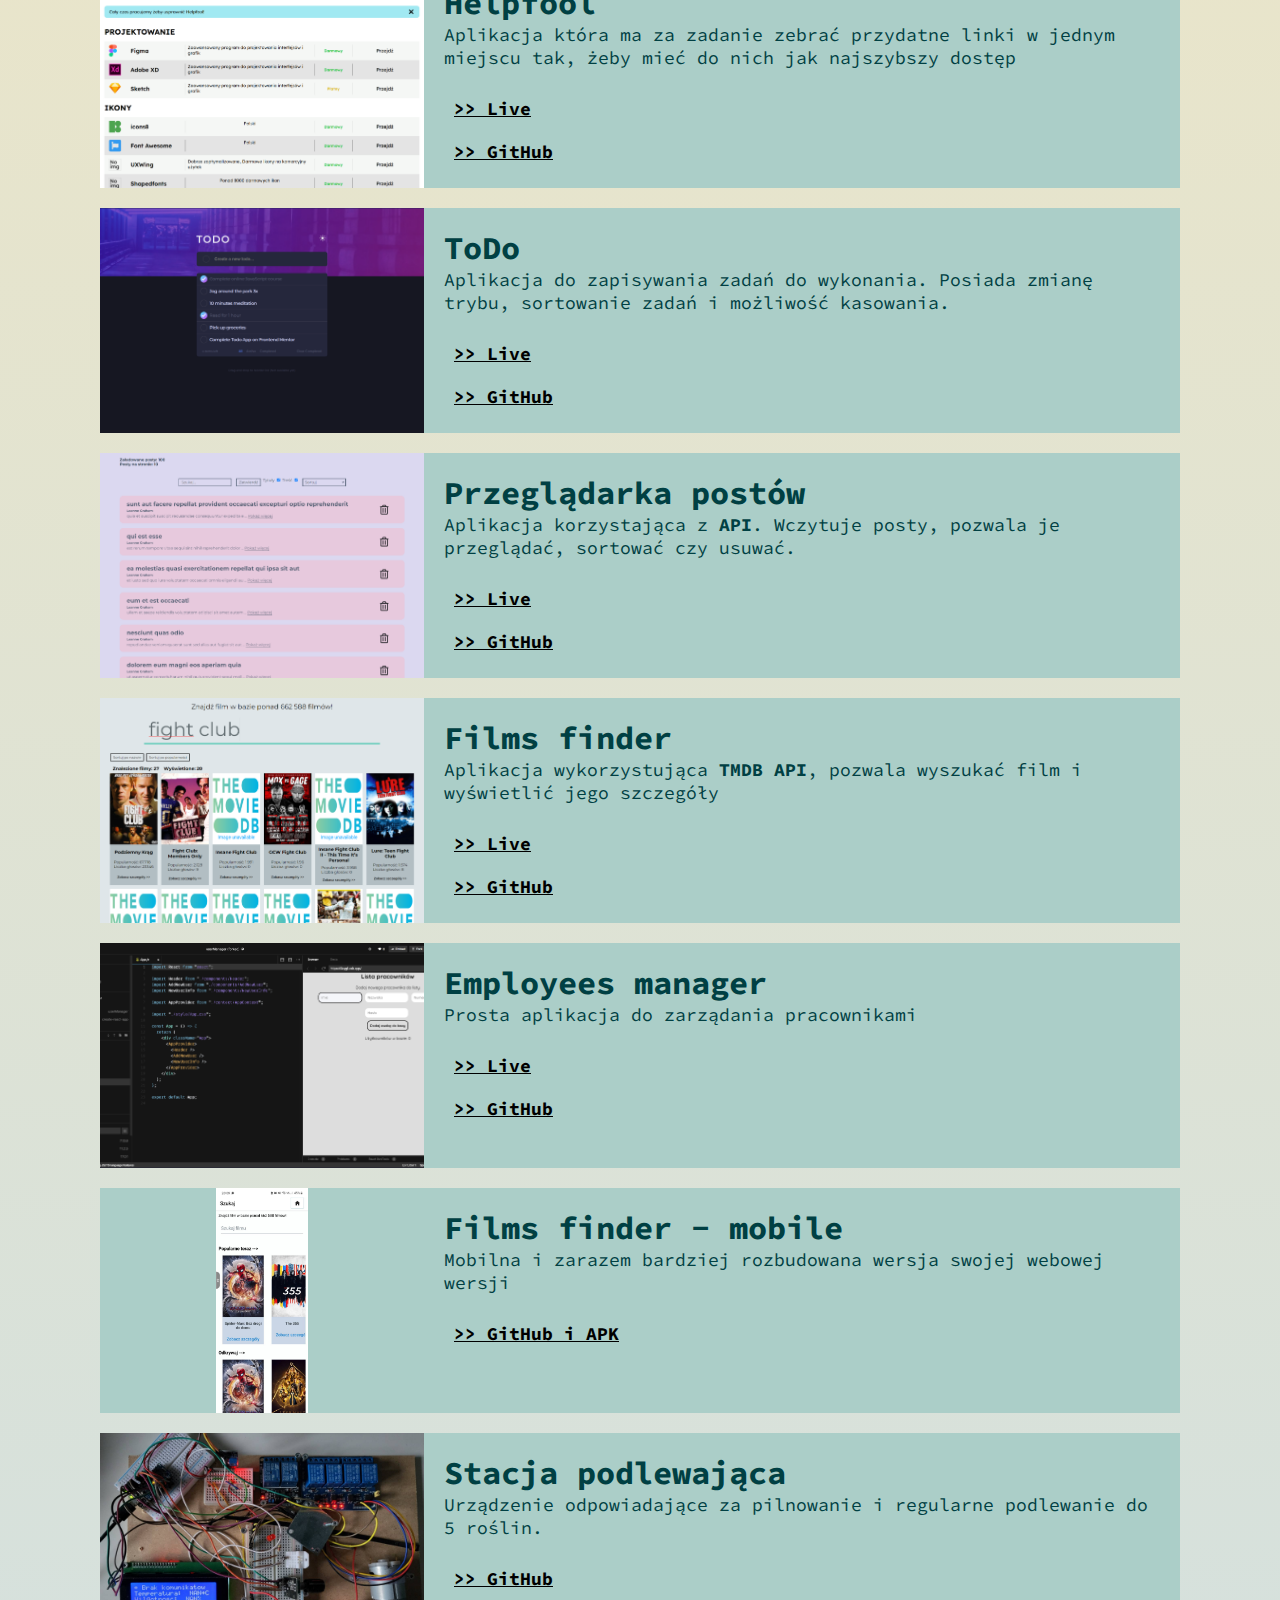
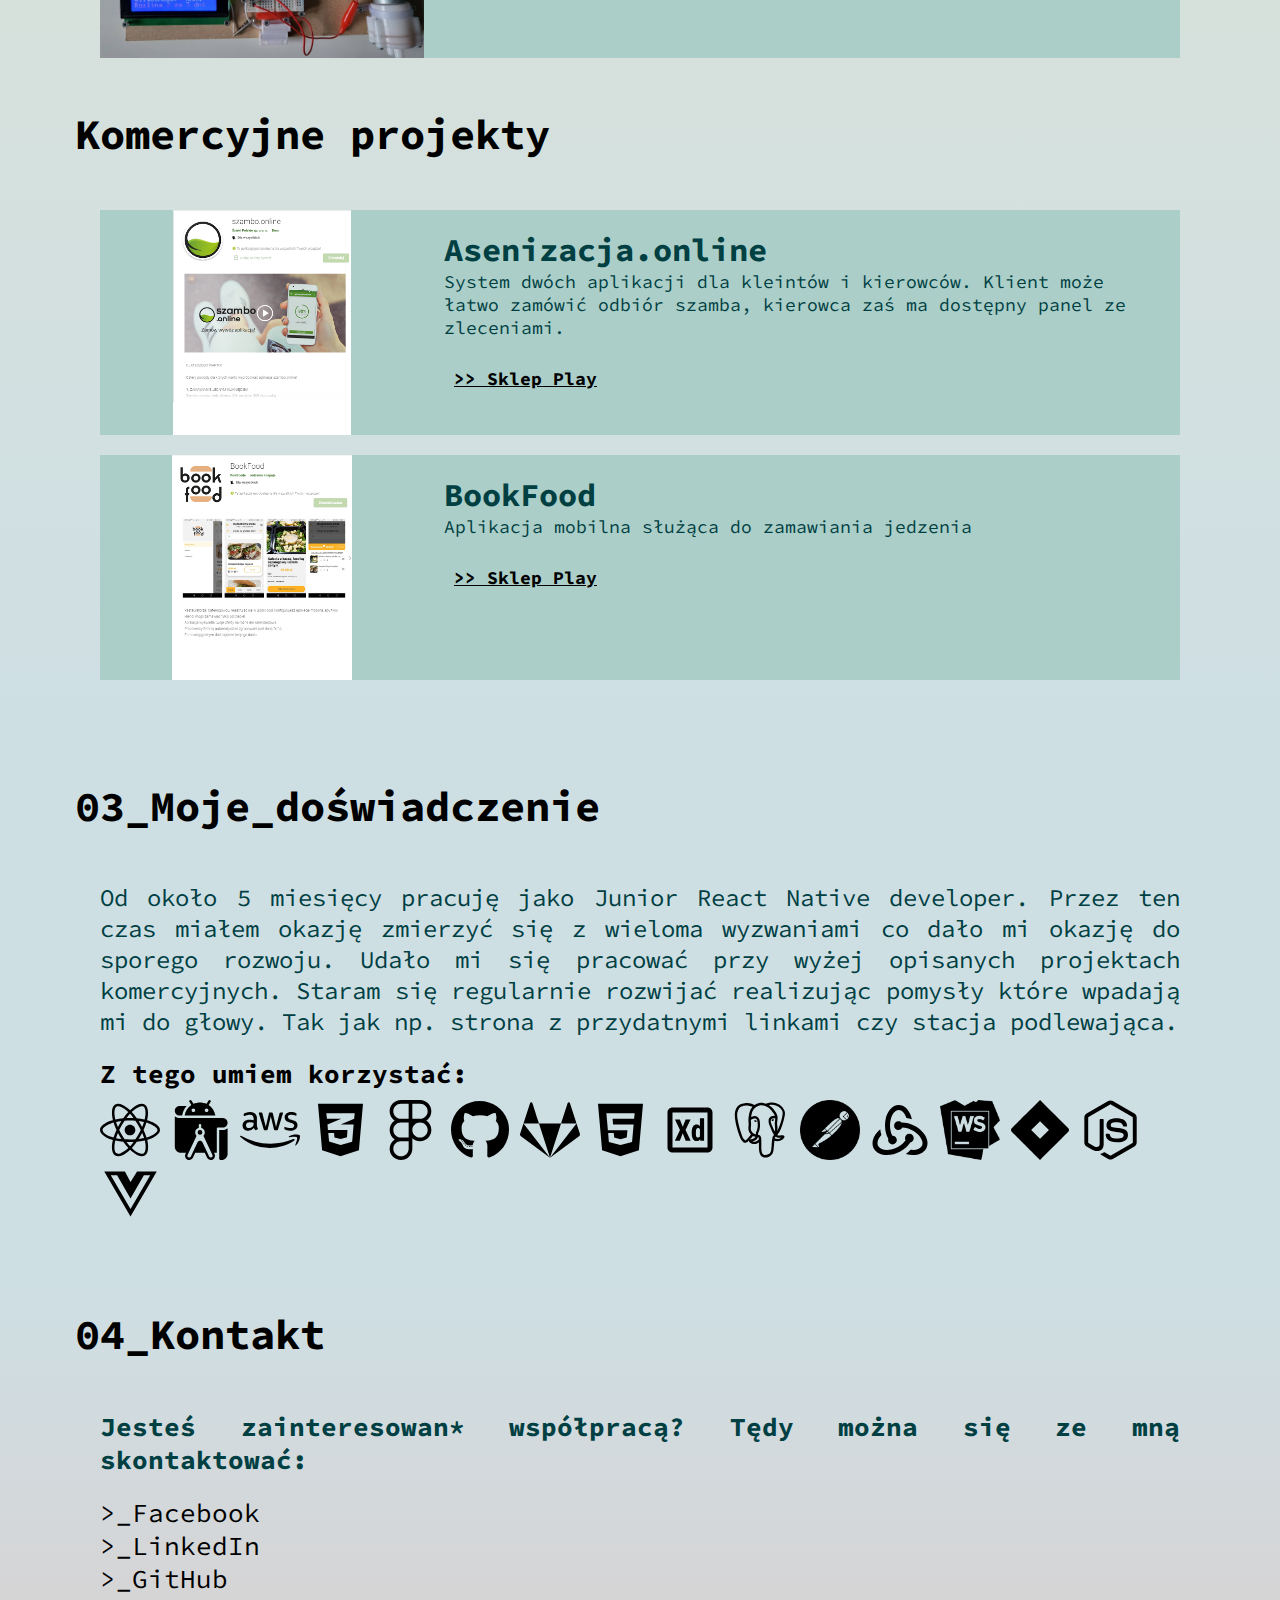
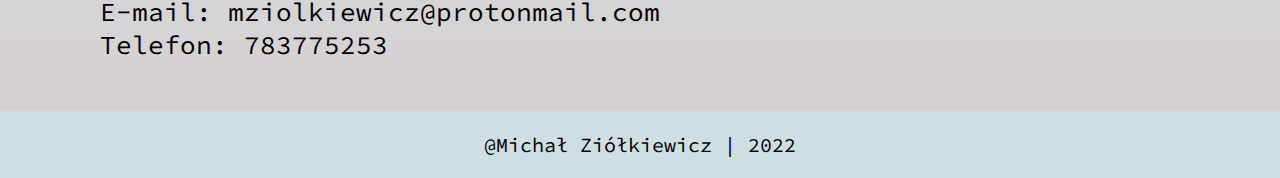
==== commit 4072fa1e: "Redesigned and fixed site" ====
--- a/index.html
+++ b/index.html
@@ -8,162 +8,258 @@
     <link rel="stylesheet" href="https://cdnjs.cloudflare.com/ajax/libs/animate.css/4.1.1/animate.min.css"/>
 </head>
 <body>
-      <div class="clearfix" id="start">
+      <div id="start">
           <div class="leftSide box">
-              <nav class="mainNavi">
-                  <ul class="clearfix">
-                      <li><a href="#about">O mnie</a></li>
-                      <li><a href="#projects">Projekty</a></li>
-                      <li><a href="#experience">Doświadczenie</a></li>
-                      <li><a href="#contact">Kontakt</a></li>
-                  </ul>
+              <nav role="navigation">
+                  <div id="menuToggle">
+                      <input type="checkbox">
+                      <span></span>
+                      <span></span>
+                      <span></span>
+                      <ul id="menu">
+                          <li><a href="#about">01_O mnie</a></li>
+                          <li><a href="#projects">02_Projekty</a></li>
+                          <li><a href="#experience">03_Doświadczenie</a></li>
+                          <li><a href="#contact">04_Kontakt</a></li>
+                      </ul>
+                  </div>
               </nav>
-              <div class="text">
-                  <p>Cześć!</p>
-                  <p>Nazywam się Michał i jestem Junior frontend developerem. Zjedź niżej żeby lepiej mnie poznać.</p>
+                  <div class="text">
+                      <p>Cześć!</p>
+                      <p>Nazywam się Michał i jestem Junior React/React native developerem. Zjedź niżej żeby lepiej mnie poznać.</p>
+                  </div>
                   <div id="scrollDown"></div>
+          </div>
+          <div class="rightSide box">
+              <div class="name">
+                  <h1>Michał Ziółkiewicz</h1>
+                  <h1>Frontend developer</h1>
               </div>
-          </div>
-          <div class="rightSide box">
-              <h1>Michał Ziółkiewicz</h1>
-              <h1>Frontend developer</h1>
               <div class="photo"></div>
           </div>
       </div>
 
       <div id="about">
-          <div class="aboutText">
-              <h3>Coś o mnie</h3>
-              <p>Mam 23 lata, interesuję się programowaniem od około 2 lat. Próbowałem wielu języków np.: Python, C++, ANSI C, Java, ale żaden z nich nie przyciągnął mnie do siebie na dłużej. Dopiero spróbowanie swoich sił w technologiach webowych okazało się dla mnie strzałem w dziesiątkę. </p>
-              <h3>Moje zainteresowania</h3>
-              <p>Interesuje się programowaniem i elektroniką, mam w zanadrzu kilka mniejszych projektów na bazie Arduino. Mój ostatni projekt to aplikacja do analizy wiadomości z Messengera oparta na electronie. W wolnym czasie lubię też jeździć na rowerze i zwiedzać okoliczne leśne ścieżki.</p>
-          </div>
-          <div id="coding"></div>
+          <div class="projectsLabel">
+              <h3>01_Coś_o_mnie</h3>
+          </div>
+          <p class="aboutText">Mam 24 lata, od około 4 lat interesuję się programowaniem. Zaczynając swoją przygodę w tym świecie próbowałem wielu języków jednak JS spodobał mi się najbardziej przez to najczęściej z niego korzystam. Oprócz kodowania stron, aplikacji webowych i mobilnych interesuję się elektroniką i drukiem 3D. W moich projektach jest nawed dodane urządzenie nad którym aktualnie pracuję. Jednak na ten moment wszystko co robię to dodatkowe zajęcia ponieważ w tygodniu pracuję, (Niestety jeszcze nie w branży IT) a w weekndy studiuję Infromatykę. Jeśli uda mi się wykrzesać jakiś czas wolny lubię jeździć na rowerze i zwiedzać okoliczne ścieżki. </p>
       </div>
 
       <div id="projects">
-          <div class="toLeft project animate__animated">
-              <div class="pizza image"></div>
-              <section class="icons">
-                  <h3>Pizzeria</h3>
-                  <p>Projekt strony internetowej pizzerii. Kod jest dostępny na GitHubie.</p>
-                  <img src="img/icons/html5.png" alt="html5 logo"/>
-                  <img src="img/icons/css3.png" alt="css3 logo"/>
-                  <img src="img/icons/js.png" alt="javascript logo"/>
-                  <img src="img/icons/github.png" alt="github logo">
-              </section>
-          </div>
-
-          <div class="toRight project animate__animated">
-              <div class="calculator image"></div>
-              <section class="icons">
-                  <h3>Kalkulator</h3>
-                  <p>Kalkulator napisany w czystym JS. Kod jest dostępny na GitHubie.</p>
-                  <img src="img/icons/html5.png" alt="html5 logo"/>
-                  <img src="img/icons/css3.png" alt="css3 logo"/>
-                  <img src="img/icons/js.png" alt="javascript logo"/>
-                  <img src="img/icons/github.png" alt="github logo">
+
+          <div class="projectsLabel">
+              <h3>02_Prywatne_projekty</h3>
+          </div>
+
+          <div class="toLeft project animate__animated">
+              <div class="helpfool image"></div>
+              <div class="icons">
+                  <h3>Helpfool</h3>
+                  <p>Aplikacja która ma za zadanie zebrać przydatne linki w jednym miejscu tak, żeby mieć do nich jak najszybszy dostęp</p>
+                  <a href="https://helpfool.netlify.app/" target="_blank">
+                      <p>>> Live</p>
+                  </a>
+                  <a href="https://github.com/MichalZiolkiewicz/HelpfoolSite" target="_blank">
+                      <p>>> GitHub</p>
+                  </a>
+              </div>
+          </div>
+
+          <div class="toLeft project animate__animated">
+              <div class="ToDo image"></div>
+              <section class="icons">
+                  <h3>ToDo</h3>
+                  <p>Aplikacja do zapisywania zadań do wykonania. Posiada zmianę trybu, sortowanie zadań i możliwość kasowania.</p>
+                  <a href="https://fmctodoapp.netlify.app" target="_blank">
+                      <p>>> Live</p>
+                  </a>
+                  <a href="https://github.com/MichalZiolkiewicz/reactTodo" target="_blank">
+                      <p>>> GitHub</p>
+                  </a>
               </section>
           </div>
 
           <div class="toLeft project animate__animated ">
-              <div class="travelAgency image"></div>
-              <section class="icons">
-                  <h3>Biuro podróży</h3>
-                  <p>Projekt strony internetowej biura podróży. Kod jest dostępny na GitHubie.</p>
-                  <img src="img/icons/html5.png" alt="html5 logo"/>
-                  <img src="img/icons/css3.png" alt="css3 logo"/>
-                  <img src="img/icons/js.png" alt="javascript logo"/>
-                  <img src="img/icons/github.png" alt="github logo">
-              </section>
-          </div>
-      </div>
-
-      <div id="experience" class="clearfix">
-        <div class="leftText">
-            <div class="topText">
-                <h3>Moje doświadczenie</h3>
-                <p>Na ten moment nie posiadam komercyjnego doświadczenie w programowaniu. Całą wiedzę zdobyłem przez naukę z kursów internetowych oraz miesięczny staż w jednym z Poznańskich softwarehousów. Staram się pisać czysty i czytelny kod oraz na bieżąco się dokształcać.</p>
+              <div class="postViewer image"></div>
+              <section class="icons">
+                  <h3>Przeglądarka postów</h3>
+                  <p>Aplikacja korzystająca z <a href="https://jsonplaceholder.typicode.com/" style="color: #004043">API</a>. Wczytuje posty, pozwala je przeglądać, sortować czy usuwać.</p>
+                  <a href="https://post-viewer-mz.netlify.app" target="_blank">
+                      <p>>> Live</p>
+                  </a>
+                  <a href="https://github.com/MichalZiolkiewicz/postsviewer" target="_blank">
+                      <p>>> GitHub</p>
+                  </a>
+              </section>
+          </div>
+
+          <div class="toLeft project animate__animated">
+              <div class="filmsFinder image"></div>
+              <section class="icons">
+                  <h3>Films finder</h3>
+                  <p>Aplikacja wykorzystująca <a href="" style="color: #004043">TMDB API</a>, pozwala wyszukać film i wyświetlić jego szczegóły</p>
+                  <a href="https://movies-finder-mz.netlify.app/#/" target="_blank">
+                      <p>>> Live</p>
+                  </a>
+                  <a href="https://github.com/MichalZiolkiewicz/filmsfinder" target="_blank">
+                      <p>>> GitHub</p>
+                  </a>
+              </section>
+          </div>
+
+          <div class="toLeft project animate__animated ">
+              <div class="employeesManager image"></div>
+              <section class="icons">
+                  <h3>Employees manager</h3>
+                  <p>Prosta aplikacja do zarządania pracownikami</p>
+                  <a href="https://codesandbox.io/s/usermanager-forked-5xygl" target="_blank">
+                      <p>>> Live</p>
+                  </a>
+                  <a href="https://github.com/MichalZiolkiewicz/userManager" target="_blank">
+                      <p>>> GitHub</p>
+                  </a>
+              </section>
+          </div>
+
+          <div class="toLeft project animate__animated">
+              <div class="filmsFinderMobile image mobile"></div>
+              <section class="icons">
+                  <h3>Films finder - mobile</h3>
+                  <p>Mobilna i zarazem bardziej rozbudowana wersja swojej webowej wersji</p>
+                  <a href="https://github.com/MichalZiolkiewicz/movies-finder-mobile" target="_blank">
+                      <p>>> GitHub i APK</p>
+                  </a>
+              </section>
+          </div>
+
+          <div class="toLeft project animate__animated ">
+              <div class="wateringStation image"></div>
+              <section class="icons">
+                  <h3>Stacja podlewająca</h3>
+                  <p>Urządzenie odpowiadające za pilnowanie i regularne podlewanie do 5 roślin.</p>
+                  <a href="https://github.com/MichalZiolkiewicz/wateringMachine" target="_blank">
+                      <p>>> GitHub</p>
+                  </a>
+              </section>
+          </div>
+
+          <div class="projectsLabel">
+              <h3>Komercyjne projekty</h3>
+          </div>
+
+          <div class="toLeft project animate__animated">
+              <div class="asenizacja image mobile"></div>
+              <section class="icons">
+                  <h3>Asenizacja.online</h3>
+                  <p>System dwóch aplikacji dla kleintów i kierowców. Klient może łatwo zamówić odbiór szamba, kierowca zaś ma dostępny panel ze zleceniami.</p>
+                  <a href="https://play.google.com/store/apps/details?id=com.szambo.online&hl=pl&gl=US" target="_blank">
+                      <p>>> Sklep Play</p>
+                  </a>
+              </section>
+          </div>
+
+          <div class="toLeft project animate__animated">
+              <div class="bookfood image mobile"></div>
+              <section class="icons">
+                  <h3>BookFood</h3>
+                  <p>Aplikacja mobilna służąca do zamawiania jedzenia</p>
+                  <a href="https://play.google.com/store/apps/details?id=com.bookfood&hl=pl&gl=US" target="_blank">
+                      <p>>> Sklep Play</p>
+                  </a>
+              </section>
+          </div>
+
+      </div>
+
+      <div id="experience">
+          <div class="projectsLabel">
+              <h3>03_Moje_doświadczenie</h3>
+          </div>
+
+          <p class="aboutText">Od około 5 miesięcy pracuję jako Junior React Native developer. Przez ten czas miałem okazję zmierzyć się z wieloma wyzwaniami co dało mi okazję do sporego rozwoju. Udało mi się pracować przy wyżej opisanych projektach komercyjnych. Staram się regularnie rozwijać realizując pomysły które wpadają mi do głowy. Tak jak np. strona z przydatnymi linkami czy stacja podlewająca.</p>
+
+          <div class="wrapper">
+              <p>Z tego umiem korzystać:</p>
+              <ul>
+                  <li>
+                      <div class="react ico"></div>
+                  </li>
+                  <li>
+                      <div class="android ico"></div>
+                  </li>
+                  <li>
+                      <div class="aws ico"></div>
+                  </li>
+                  <li>
+                      <div class="css ico"></div>
+                  </li>
+                  <li>
+                      <div class="figma ico"></div>
+                  </li>
+                  <li>
+                      <div class="github ico"></div>
+                  </li>
+                  <li>
+                      <div class="gitlab ico"></div>
+                  </li>
+                  <li>
+                      <div class="html_ico ico"></div>
+                  </li>
+                  <li>
+                      <div class="adobe ico"></div>
+                  </li>
+                  <li>
+                      <div class="postgres ico"></div>
+                  </li>
+                  <li>
+                      <div class="postman ico"></div>
+                  </li>
+                  <li>
+                      <div class="redux ico"></div>
+                  </li>
+                  <li>
+                      <div class="webstorm ico"></div>
+                  </li>
+                  <li>
+                      <div class="jira ico"></div>
+                  </li>
+                  <li>
+                      <div class="nodejs ico"></div>
+                  </li>
+                  <li>
+                      <div class="vue ico"></div>
+                  </li>
+              </ul>
+          </div>
+      </div>
+
+      <div id="contact">
+          <div class="projectsLabel">
+              <h3>04_Kontakt</h3>
+          </div>
+            <div>
+                <p class="aboutText">
+                    Jesteś zainteresowan* współpracą? Tędy można się ze mną skontaktować:
+                </p>
+                <ul>
+                    <li><a href="https://www.facebook.com/michal.ziolkiewicz/" target="_blank">>_Facebook</a></li>
+                    <li><a href="https://www.linkedin.com/in/ziolkiewicz-michal/" target="_blank">>_LinkedIn</a></li>
+                    <li><a href="https://github.com/MichalZiolkiewicz" target="_blank">>_GitHub</a></li>
+                    <li>E-mail: <a href="mailto: mziolkiewicz@protonmail.com" target="_blank">mziolkiewicz@protonmail.com</a></li>
+                    <li>Telefon: <a style="user-select: all">783775253</a></li>
+                </ul>
+
             </div>
-            <div class="technologies">
-                <h3>Technologie: </h3>
-                <div class="wrap clearfix">
-                    <section class="programming">
-                        <p>Programowanie:</p>
-                        <img src="img/icons/html5.png" alt="html5 logo"/>
-                        <img src="img/icons/css3.png" alt="css3 logo"/>
-                        <img src="img/icons/js.png" alt="javascript logo"/>
-                    </section>
-                    <section class="programs">
-                        <p>Programy: </p>
-                        <img src="img/icons/xd.png" alt="adobe xd logo">
-                        <img src="img/icons/visualstudio.png" alt="visual studio logo">
-                    </section>
-                    <section class="versionControl">
-                        <p>System kontroli wersji:</p>
-                        <img src="img/icons/github.png" alt="github logo">
-                        <img src="img/icons/bitbucket.png" alt="bitbucket logo">
-                    </section>
-                </div>
-            </div>
-        </div>
-        <div class="sideAnimation">
-            <div class="animBcg">
-                <div id="plant"></div>
-            </div>
-        </div>
-      </div>
-
-<!--      CONTACT      -->
-      <div id="contact">
-          <div class="message">
-              <div class="description">
-                  <h3>Jesteś zainteresowan* współpracą?</h3>
-                  <p>Skontaktuj się przez poniższy formularz lub bezpośrednio przez mail, numer telefonu lub  LinkedIn.</p>
-              </div>
-              <form action="https://formsubmit.co/228f86219728a2968b15234570d6498f" method="POST" class="clearfix" >
-                  <div class="formEl">
-                      <label for="firstName">Imię</label>
-                      <input type="text" id="firstName" name="firstName">
-                  </div>
-                  <div class="formEl">
-                      <label for="email">E-mail</label>
-                      <input type="email" id="email" name="email">
-                  </div>
-                  <div class="formEl">
-                      <label for="phoneNum">Telefon</label>
-                      <input type="text" id="phoneNum" name="phoneNum">
-                  </div>
-                  <div class="formEl txtArea">
-                      <label for="message">Wiadomość</label>
-                      <textarea name="message" id="message" cols="65" rows="11"></textarea>
-                  </div>
-                  <div class="formEl">
-                      <button type="submit" class="sendMsg">Wyślij</button>
-                  </div>
-                  <input type="hidden" name="_template" value="table">
-                  <input type="hidden" name="_captcha" value="false">
-                  <input type="text" name="_honey" style="display:none">
-
-              </form>
-          </div>
-          <div class="rightInfo">
-              <div class="contactBox">
-                  <h3>Mail:</h3>
-                  <p>m.ziolkiewicz1@gmail.com</p>
-                  <h3>Telefon:</h3>
-                  <p>+48 783 775 253</p>
-                  <h3>LinkedIn</h3>
-                  <a href="https://www.linkedin.com/in/ziolkiewicz-michal">Mój profil</a>
-              </div>
-          </div>
-      </div>
+
+      </div>
+
 
       <div class="footer">
-          <p>@Michał Ziółkiewicz | 2020</p>
+          <p>@Michał Ziółkiewicz | 2022</p>
       </div>
       <script src="js/main.js"></script>
       <script src="js/lottie.js"></script>
       <script src="js/script.js"></script>
 </body>
-</html>+</html>
--- a/style.css
+++ b/style.css
@@ -14,8 +14,46 @@
     overflow-y: scroll;
 }
 
+/*menu*/
+
+#menuToggle input{
+    display: none;
+}
+
+
+#menuToggle{
+    width: 100%;
+    font-size: 1.7vw;
+    margin-left: 20px;
+}
+
+#menuToggle li{
+    list-style: none;
+    float: left;
+    margin: 20px 10px;
+    padding-right: 20px;
+    border-right: 3px solid #014872;
+    transition: 0.3s;
+}
+
+#menuToggle a:link, a:visited {
+    color: #014872;
+    text-decoration: none;
+}
+
+#menuToggle li:hover{
+    background-color: azure;
+    padding-left: 20px;
+}
+
+/*firstSection*/
+
+#start{
+    display: flex;
+}
+
 .leftSide{
-    width: 67%;
+    flex-basis: 70%;
     height: 100vh;
     background-color: #CEDFE4;
 }
@@ -23,36 +61,43 @@
 #scrollDown{
     height: 24vh;
     width: 12vh;
-    margin: 8vh auto;
+    margin: 100px auto;
 }
 
 .text{
-    font-size: 2.5vw;
-    margin: 26vh auto 0 auto;
+    font-size:36px;
+    margin: 30vh auto 0 auto;
     width: 75%;
 }
 
 .text p:first-of-type{
-    margin-bottom: 40px;
+    margin-bottom: 20px;
+    font-size: 40px;
+    font-weight: bold;
 }
 
 
 .rightSide{
-    width: calc(100% - 67%);
+    flex-basis: 30%;
     height: 100vh;
     background-image: linear-gradient(#014872,#D7EDE1);
     color: #D7EDE1;
-    position: relative;
+    display: flex;
+    flex-direction: column;
+    justify-content: center;
+}
+
+.name{
+    order: 1;
+}
+.photo{
+    order: 2;
 }
 
 .rightSide h1{
     font-size: 2vw;
     padding: 0 20px;
     text-align: center;
-}
-
-.rightSide h1:first-of-type{
-    margin-top: 25vh;
 }
 
 .photo{
@@ -78,370 +123,245 @@
     display: table;
 }
 
-/*MENU*/
-
-.mainNavi{
-    width: 100%;
-    font-size: 1.7vw;
-    margin-left: 20px;
-}
-
-.mainNavi li{
-    list-style: none;
-    float: left;
-    margin: 20px 10px;
-    padding-right: 20px;
-    border-right: 3px solid #014872;
-    transition: 0.3s;
-}
-
-.mainNavi a:link, a:visited {
-    color: #014872;
-    text-decoration: none;
-}
-
-.mainNavi li:hover{
-    background-color: azure;
-    /*border:2px solid #014872;*/
-    padding-left: 20px;
-}
-
 /*Sekcja druga*/
 
 #about{
     background-image: linear-gradient(#CEDFE4, #EAE5C9);
-    height: 100vh;
+    padding-bottom: 100px;
+}
+.aboutText{
+    display: block;
+    margin: 20px 100px;
+    font-size: 24px;
+    color: #004043;
+    text-align: justify;
+}
+
+/*Trzeci segment projekty*/
+
+#projects{
+    background-image: linear-gradient(#EAE5C9, #CEDFE4);
+    padding-bottom: 50px;
+}
+
+.projectsLabel{
+    padding: 30px 75px;
     width: 100%;
-}
-.aboutText{
-    width: 70%;
-    padding: 3vw 0 0 3vw;
-}
-.aboutText h3{
-    font-size: 3vw;
-    color: black;
-}
-
-.aboutText p{
-    font-size: 2.3vw;
-    color: #004043;
-}
-
-#coding{
-    height: 30vh;
-    width: 30vh;
-    float: right;
-    margin-top: -15vw;
-}
-
-/*Trzeci segment projekty*/
-
-#projects{
-    height: 100vh;
-    background-image: linear-gradient(#EAE5C9, #CEDFE4);
+    font-size: 36px;
 }
 
 .project{
     height: 25vh;
-    width: 70vw;
     background-color: #ABCEC8;
     color: #004043;
-}
-
-.project h3{
-    font-size: 2vw;
-}
-
-.project p{
-    font-size: 1.5vw;
-    padding-bottom: 2vh;
+    margin: 20px 100px;
+    transition: .3s;
+    display: flex;
+    flex-direction: row;
 }
 
 .image{
-    height: 25vh;
-    width: 22vw;
     background-position: center;
     background-repeat: no-repeat;
     background-size: cover;
+    flex-basis: 30%;
+}
+
+.mobile{
+    background-size: contain;
 }
 
 .icons{
-    width: calc(60vw - 12vw);
+    height: 100%;
     padding: 20px 20px 10px 20px;
     box-sizing: border-box;
+    flex-basis: 70%;
+}
+
+.icons a{
+    text-decoration: none;
+    font-weight: bold;
+}
+
+.icons a p{
+    text-decoration: underline;
+    color: black;
+    padding: 10px;
 }
 
 .project img{
     transition: .3s;
-    height: 4vw;
-    width: 4vw;
+    height: 2vw;
+    width: 2vw;
     max-width: 50px;
     max-height: 50px;
 }
 
-.toRight img:hover{
-    transform: rotate(-30deg);
+.project h3{
+    font-size: 32px;
+}
+
+.project p{
+    font-size: 18px;
+    padding-bottom: 2vh;
 }
 
 .toLeft img:hover{
     transform: rotate(30deg);
 }
 
-.toLeft{
-    float: left;
-    margin: 50px 0 0 8vw ;
-    text-align: left;
-    transition: .3s;
-}
-.toLeft .image{
-    float: left;
-}
-.toLeft .icons{
-    float: left;
-}
-
-.toLeft:hover{
-    margin-left: 10vw;
-}
-
-.toRight{
-    float: right;
-    margin: 50px 8vw 0 0 ;
-    text-align: right;
-    transition:  .3s;
-}
-
-.toRight .image{
-    float: right;
-}
-
-.toRight .icons{
-    float: right;
-}
-
-.toRight:hover{
-    margin-right: 10vw;
-}
-
 .invisible{
     display: none;
 }
 
-.pizza{
-    background-image: url("img/pizza.jpg");
-}
-.travelAgency{
-    background-image: url("img/travel.jpg");
-}
-
-.calculator{
-    background-image: url("img/calculator.jpg");
+/*grafiki*/
+
+.helpfool{
+    background-image: url("img/helpfool.png");
+}
+.ToDo{
+    background-image: url("img/toDo.png");
+}
+
+.postViewer{
+    background-image: url("img/postViewer.png");
+}
+
+.filmsFinder{
+    background-image: url("img/moviesFinder.png");
+}
+
+.employeesManager{
+    background-image: url("img/userManager.png");
+}
+
+.filmsFinderMobile{
+    background-image: url("img/moviesFinder.jpeg");
+}
+
+.wateringStation{
+    background-image: url("img/wateringStation.jpeg");
+}
+.asenizacja{
+    background-image: url("img/szambo_online.png");
+}
+.bookfood{
+    background-image: url("img/bookfood.png");
 }
 
 /*czwarta sekcja - doświadczenie*/
 
 #experience{
-    height: 100vh;
     background-color: #CEDFE4;
-    color: #004043;
-}
-.wrap{
-    height: 10vh;
-}
-.leftText{
-    float: left;
-    width: 66%;
-    height: 100vh;
-    box-sizing: border-box;
-    padding: 60px 60px;
-}
-
-.leftText h3{
-    font-size: 2.5vw;
-}
-
-.topText p {
-    font-size: 2.2vw;
-}
-
-.sideAnimation{
-    float: right;
-    width: calc(100% - 67%);
-    height: 100vh;
-    /*background-color: #D7EDE1;*/
-}
-
-.technologies p{
-    font-size: 30px;
-}
-
-.technologies img{
-    height: 5vw;
-    width: 5vw;
-    max-height: 60px;
-    max-width: 60px;
-}
-
-.technologies section{
-     width: 45%;
-     float: left;
-     margin-top: 40px;
- }
-
-.programming,
-.versionControl{
-    margin-left: 5vw;
-}
-
-.animBcg{
-    background-image: url("img/bcgPlant.png");
-    height: 765px;
-    width: 495px;
+    padding-bottom: 50px;
+}
+
+.wrapper{
+    margin: 0 100px;
+}
+
+.wrapper ul{
+    display: flex;
+    flex-flow: wrap row;
+}
+
+.wrapper li{
+    list-style: none;
+}
+
+.wrapper p {
+    font-weight: bold;
+    font-size: 26px;
+    padding-bottom: 10px;
+}
+
+.ico{
+    height: 60px;
+    width: 60px;
+    display: inline-block;
     background-position: center;
     background-repeat: no-repeat;
-    background-size: cover;
-    float: right;
-    margin-top: calc(100vh - 765px);
-}
-
-#plant{
-    height: 50vh;
-    width: 25vw;
-    float: right;
-    margin-top: calc(765px - 50vh);
-    margin-right: -70px;
-}
-
-/*CONTACT*/
+    background-size: contain;
+    margin-right: 10px;
+}
+
+.react{
+    background-image: url("img/icons/react-brands.svg");
+}
+.android{
+    background-image: url("img/icons/icons8-android-studio.svg");
+}
+.aws{
+    background-image: url("img/icons/aws-brands.svg");
+}
+.css{
+    background-image: url("img/icons/css3-alt-brands.svg");
+}
+.figma{
+    background-image: url("img/icons/figma-brands.svg");
+}
+.github{
+    background-image: url("img/icons/github-brands.svg");
+}
+.gitlab{
+    background-image: url("img/icons/gitlab-brands.svg");
+}
+.html_ico{
+    background-image: url("img/icons/html5-brands.svg");
+}
+.adobe{
+    background-image: url("img/icons/icons8-adobe-xd.svg");
+}
+.postgres{
+    background-image: url("img/icons/icons8-postgresql.svg");
+}
+.postman{
+    background-image: url("img/icons/icons8-postman-is-the-only-complete-api-development-environment-96.png");
+}
+.redux{
+    background-image: url("img/icons/icons8-redux.svg");
+}
+.webstorm{
+    background-image: url("img/icons/icons8-webstorm-an-integrated-development-environment-for-javascript-96.png");
+}
+.jira{
+    background-image: url("img/icons/jira-brands.svg");
+}
+.nodejs{
+    background-image: url("img/icons/node-js-brands.svg");
+}
+.vue{
+    background-image: url("img/icons/vuejs-brands.svg");
+}
+
+/*contact*/
 
 #contact{
-    height: 100vh;
+    padding-bottom: 50px;
     background-image: linear-gradient(#CEDFE4,#D8D1D1);
 }
 
-.message{
-    width: 60%;
-    float: left;
-    color: #004043;
-}
-
-.message form{
-    height: 50vh;
-    width: 80%;
-    margin-left: 80px;
-    margin-top: 80px;
-}
-
-.formEl{
-    height: 10vh;
-    width: 10vw;
-    font-size: 25px;
-    float: left;
-    margin-right: 110px;
-}
-.txtArea{
-    height: 38vh;
-    width: 38vw;
-}
-
-.formEl input{
-    height: 4vh;
-    width: 12vw;
-    border: none;
-    background-color: #E1EFF5;
-    padding-left: 15px;
-    font-size: 18px;
-    -webkit-transition: .3s;
-    transition: .3s;
-    outline: none;
-}
-
-.formEl input:focus{
-    border: none;
-}
-
-.formEl textarea{
-    border: none;
-    background-color: #E1EFF5;
-    padding: 20px;
-    -webkit-transition: .3s;
-    transition: .3s;
-    outline: none;
-    display: block;
-    font-size: 20px;
-}
-
-.formEl textarea:focus{
-    border: none;
-}
-
-.description{
-    box-sizing: border-box;
-    padding-left: 80px;
-    padding-top: 80px;
-}
-
-.description p{
-    font-size: 35px;
-}
-
-.description h3{
-    font-size: 45px;
-}
-
-.rightInfo{
-    float: right;
-    width: calc(100% - 61%);
-    height: 100vh;
-}
-
-.sendMsg{
-    display: block;
-    height: 4vh;
-    width: 12vw;
-    border: none;
-    background-color: #E1EFF5;
-    font-size: 20px;
-    font-family: 'Source Code Pro', monospace;
-    transition: .3s;
-}
-.sendMsg:hover{
-    background-color: #004043;
-    color: #D7EDE1;
-}
-
-.rightInfo .contactBox{
-    height: 19vw;
-    width: 19vw;
-    background-color: #E1EFF5;
-    margin: 60% 0 0 20%;
-    box-shadow: -35px -35px #B5D7E6;
-    box-sizing: border-box;
-    padding: 60px 20px 20px 20px;
-    font-size: 20px;
-    color: #004043;
-}
-
-.contactBox h3{
-    font-size: 22px;
-    font-weight: normal;
-}
-
-.contactBox p{
-    font-size: 22px;
-    margin-bottom: 20px;
-    padding: 5px;
-}
-
-.contactBox a{
+#contact a:link, a:visited {
+    color: black;
     text-decoration: none;
-    color: #004043;
-    transition: .3s;
-}
-
-.contactBox a:hover{
-    padding-left: 10px;
-    color: #004043;
+}
+
+#contact p{
+    font-size: 26px;
+    font-weight: bold;
+}
+
+#contact ul {
+    margin: 0 100px;
+}
+
+#contact li{
+    font-size: 26px;
+    list-style: none;
+}
+
+#contact a:hover{
+    font-weight: bold;
 }
 
 /*stopka*/
@@ -452,7 +372,199 @@
     height: 3vh;
     line-height: 3vh;
     font-size: 20px;
-    border-top: 1px solid gray;
-}
-
-/*@media (max-width: 1280px) and (orientation: landscape) {}*/+    padding: 20px;
+}
+
+
+@media (max-width: 760px) {
+
+    .text{
+        font-size:26px;
+    }
+
+    .text p:first-of-type{
+        font-size: 28px;
+    }
+
+    #scrollDown{
+        margin-top: 50px;
+        height: 16vh;
+    }
+
+    .projectsLabel{
+        padding: 30px 35px 15px 35px;
+        text-align: left;
+        font-size: 24px;
+    }
+
+    .project{
+        flex-direction: column;
+        height: 55vh;
+        margin: 20px 50px;
+    }
+
+    .image{
+        flex-basis: 60%;
+    }
+
+    .icons{
+        flex-basis: 40%;
+    }
+
+    #contact ul{
+        margin: 0 50px;
+    }
+
+    #contact li{
+        font-size: 18px;
+    }
+
+    .wrapper{
+        margin: 0 50px;
+    }
+
+    .wrapper p {
+        font-size: 18px;
+    }
+}
+
+@media(max-width: 920px){
+    #menuToggle{
+        display: block;
+        position: relative;
+        top: 50px;
+        left: 50px;
+        margin-left: 0;
+        z-index: 1;
+        -webkit-user-select: none;
+        user-select: none;
+    }
+
+    #menuToggle a
+    {
+        text-decoration: none;
+        color: #232323;
+        transition: color 0.3s ease;
+    }
+
+    #menuToggle li:hover
+    {
+        background-color: transparent;
+        padding-left: 0;
+    }
+
+    #menuToggle input
+    {
+        display: block;
+        width: 40px;
+        height: 32px;
+        position: absolute;
+        top: -7px;
+        left: -5px;
+        cursor: pointer;
+        opacity: 0;
+        z-index: 2;
+        -webkit-touch-callout: none;
+    }
+
+    #menuToggle span
+    {
+        display: block;
+        width: 33px;
+        height: 4px;
+        margin-bottom: 5px;
+        position: relative;
+        background: #014872;
+        border-radius: 3px;
+        z-index: 1;
+        transform-origin: 4px 0px;
+        transition: transform 0.5s cubic-bezier(0.77,0.2,0.05,1.0),
+        background 0.5s cubic-bezier(0.77,0.2,0.05,1.0),
+        opacity 0.55s ease;
+    }
+
+    #menuToggle span:first-child
+    {
+        transform-origin: 0% 0%;
+    }
+
+    #menuToggle span:nth-last-child(2)
+    {
+        transform-origin: 0% 100%;
+    }
+
+    #menuToggle input:checked ~ span
+    {
+        opacity: 1;
+        transform: rotate(45deg) translate(-2px, -1px);
+        background: #232323;
+    }
+
+    #menuToggle input:checked ~ span:nth-last-child(3)
+    {
+        opacity: 0;
+        transform: rotate(0deg) scale(0.2, 0.2);
+    }
+
+    #menuToggle input:checked ~ span:nth-last-child(2)
+    {
+        transform: rotate(-45deg) translate(0, -1px);
+    }
+
+    #menu
+    {
+        position: absolute;
+        width: 70vw;
+        height: 100vh;
+        margin: -100px 0 0 -50px;
+        padding: 125px 50px 50px 50px;
+        background: #ededed;
+        list-style-type: none;
+        -webkit-font-smoothing: antialiased;
+        transform-origin: 0% 0%;
+        transform: translate(-100%, 0);
+        transition: transform 0.5s cubic-bezier(0.77,0.2,0.05,1.0);
+    }
+
+    #menu li
+    {
+        width: 100%;
+        padding: 10px 0;
+        font-size: 22px;
+        border: none;
+    }
+
+    #menuToggle input:checked ~ ul
+    {
+        transform: none;
+    }
+
+    .rightSide{
+       justify-content: center;
+    }
+
+    .name h1{
+        font-size: 36px;
+        padding: 0;
+    }
+
+    .name{
+        order: 2;
+        text-align: center;
+        writing-mode: vertical-rl;
+        text-orientation: mixed;
+        margin: 0 auto;
+    }
+
+    .photo{
+        margin-top: 100px;
+        order: 1;
+        height: 20vw;
+        width: 20vw;
+    }
+
+    .aboutText{
+        margin: 20px 50px;
+        font-size: 18px;
+    }
+}
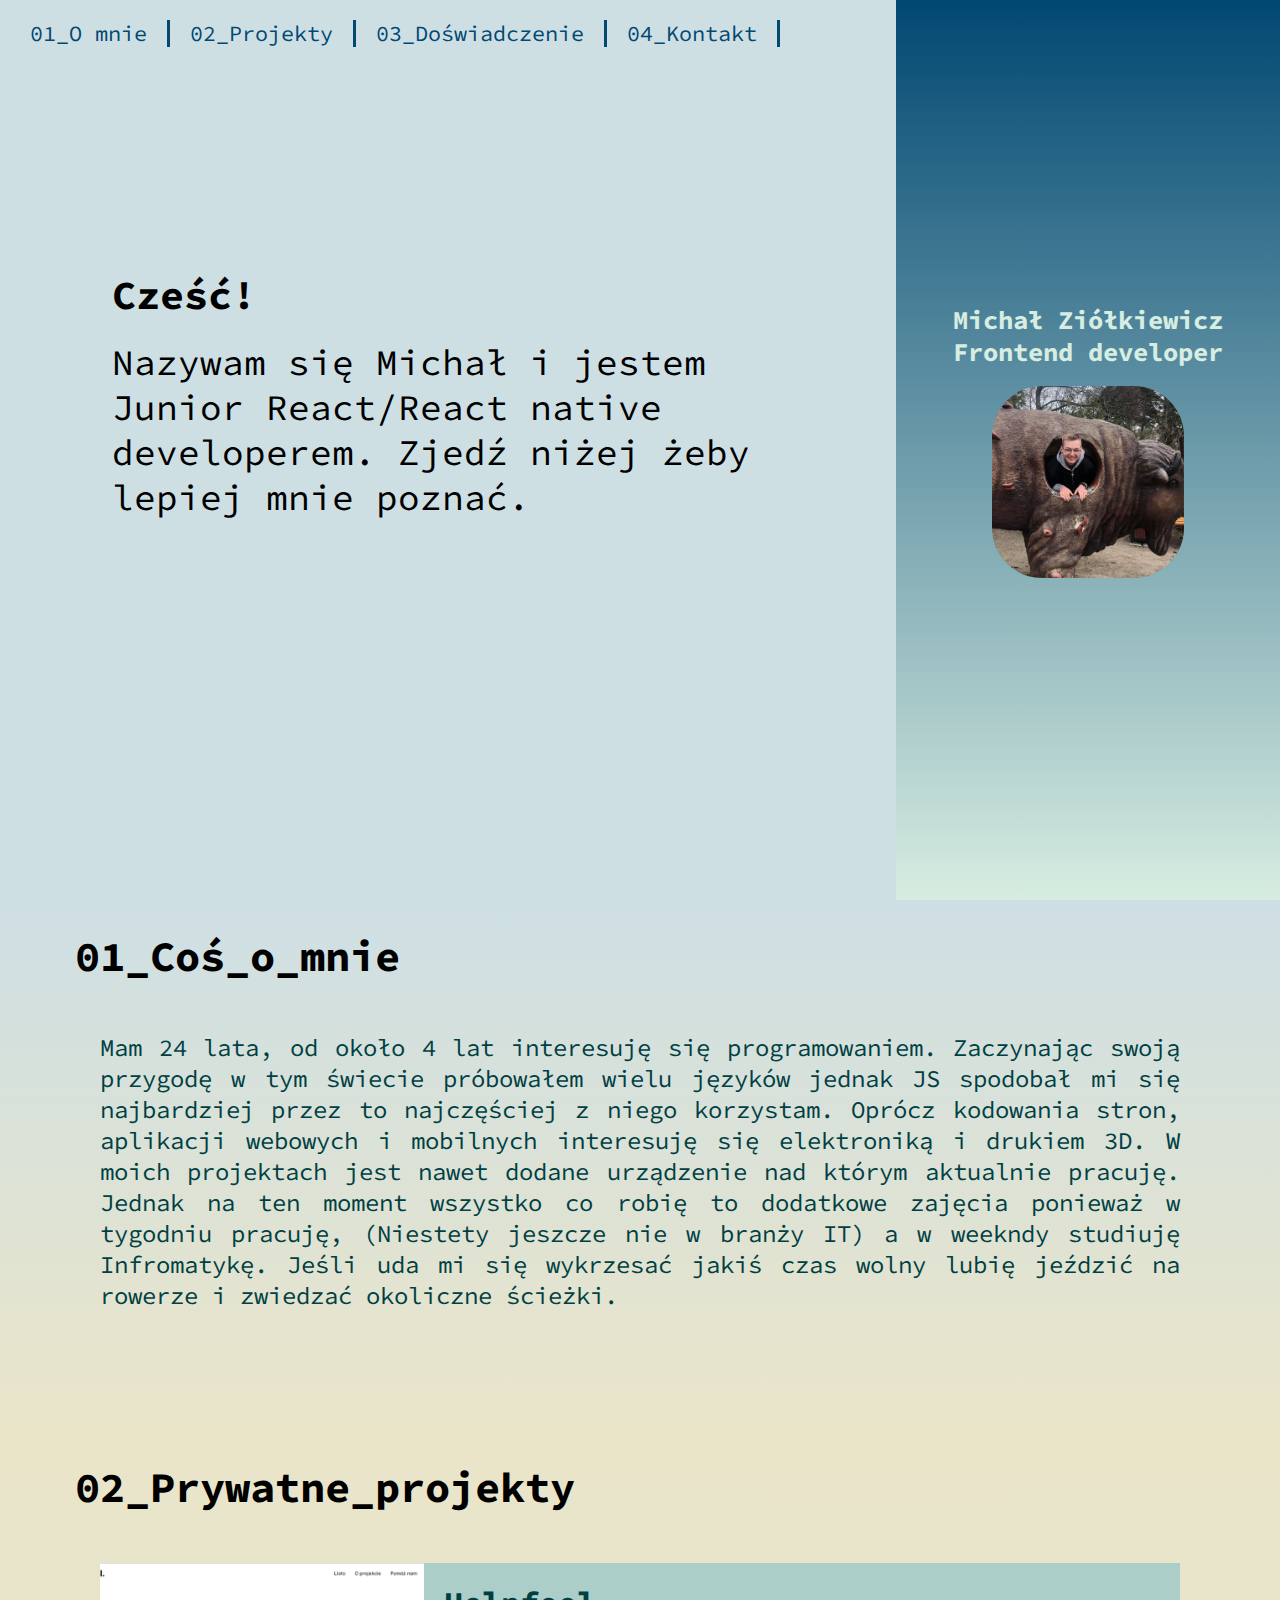
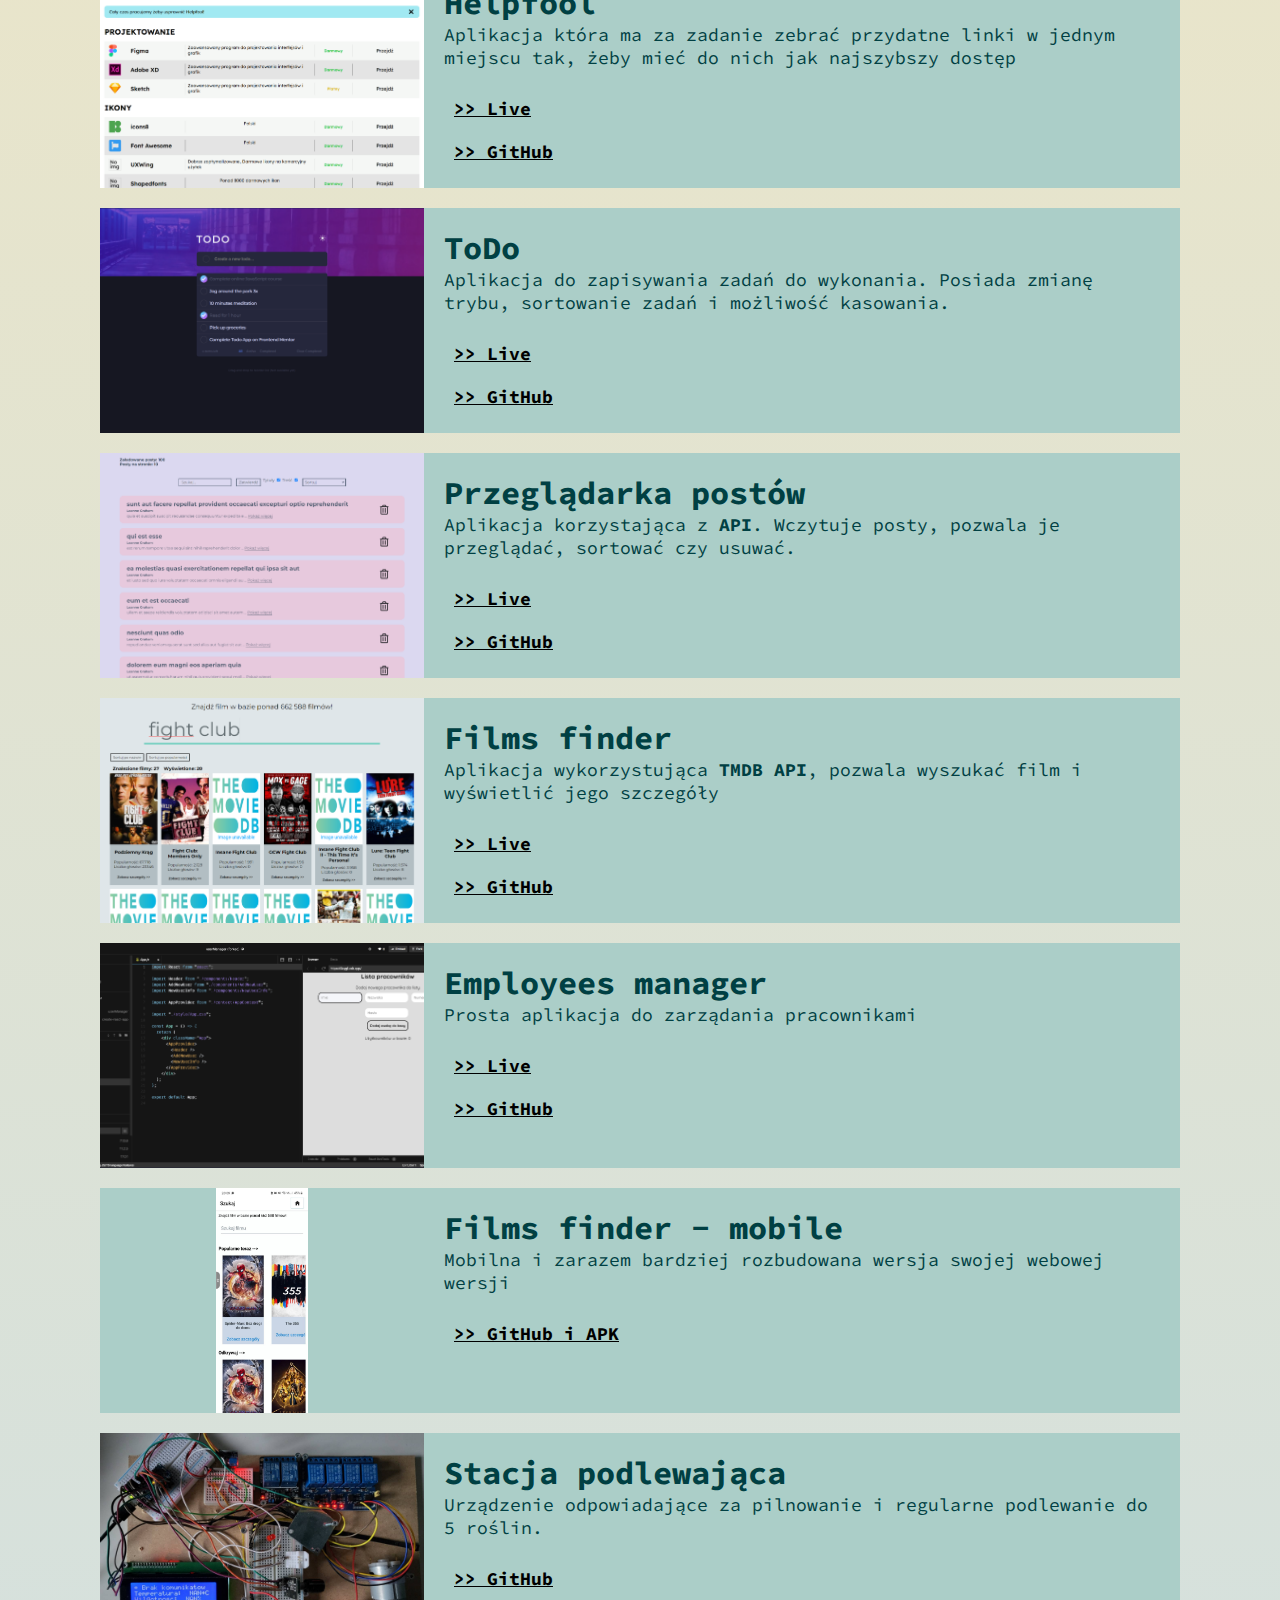
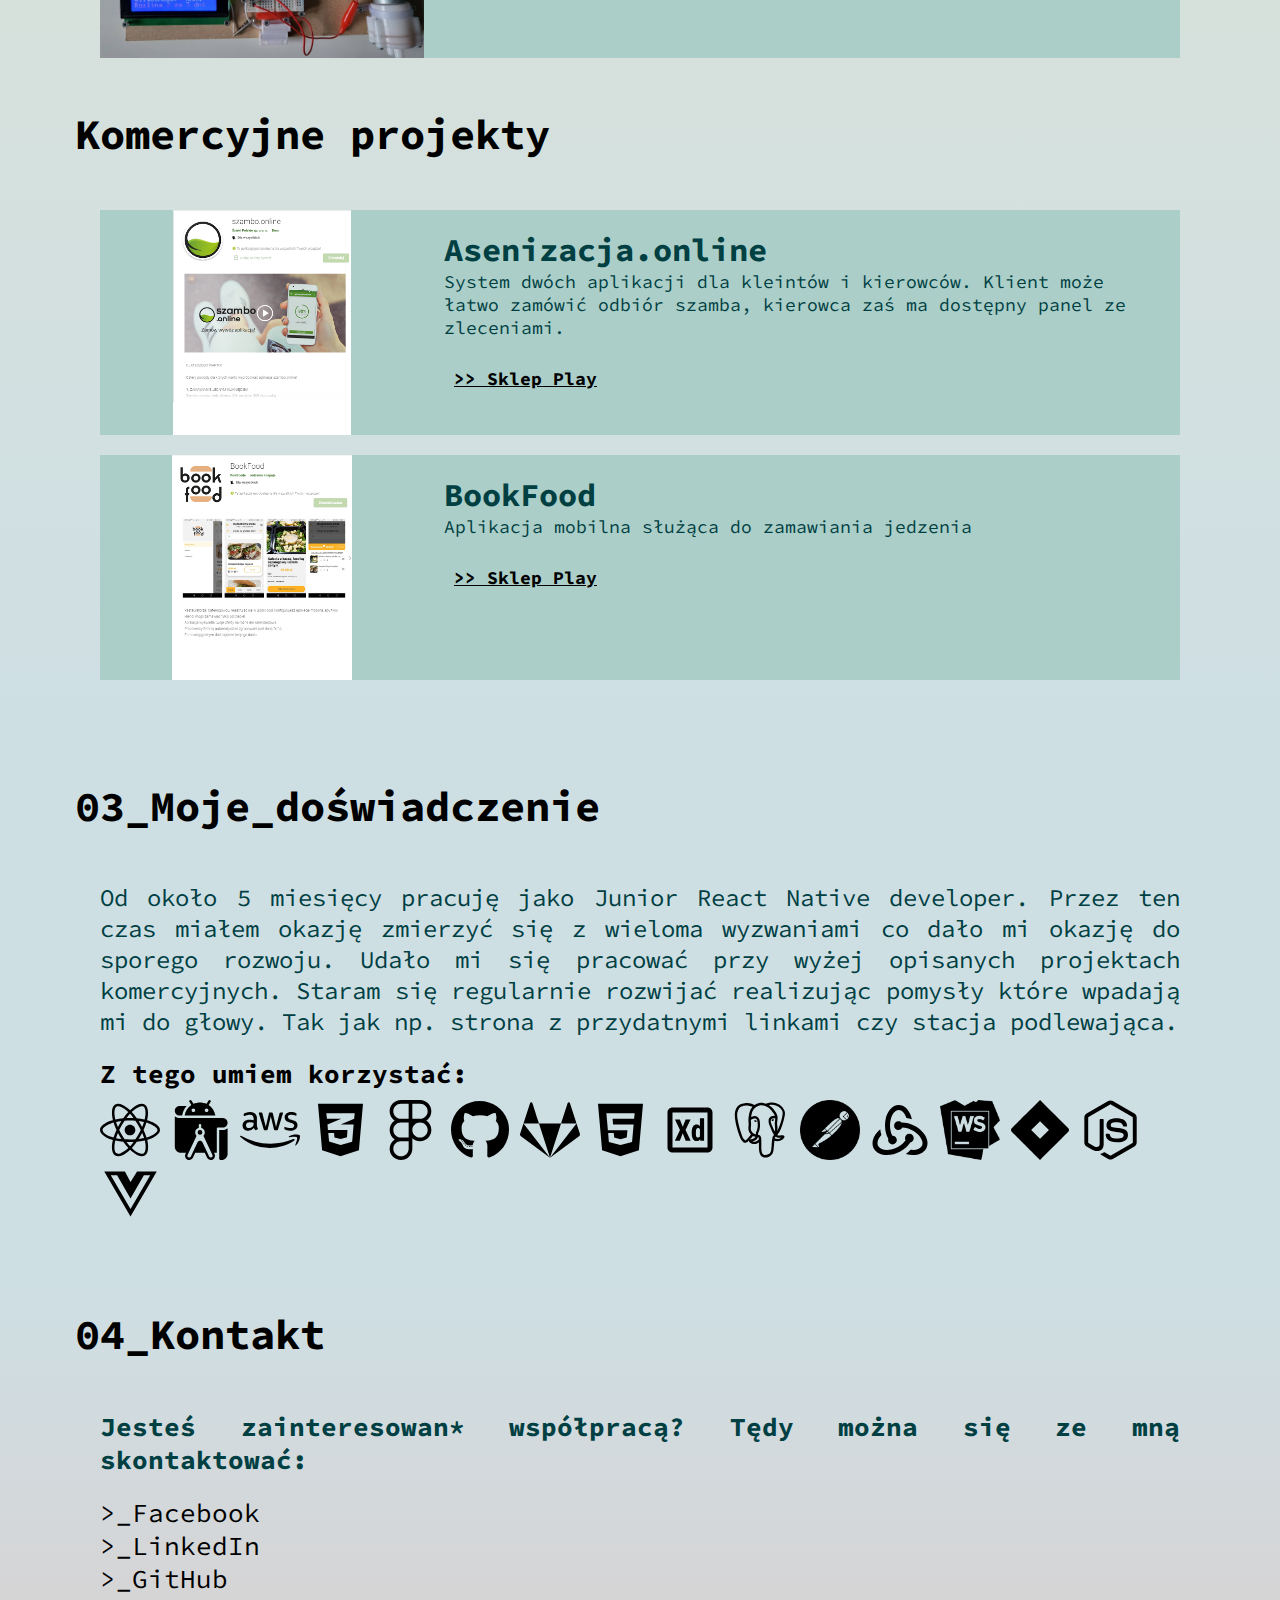
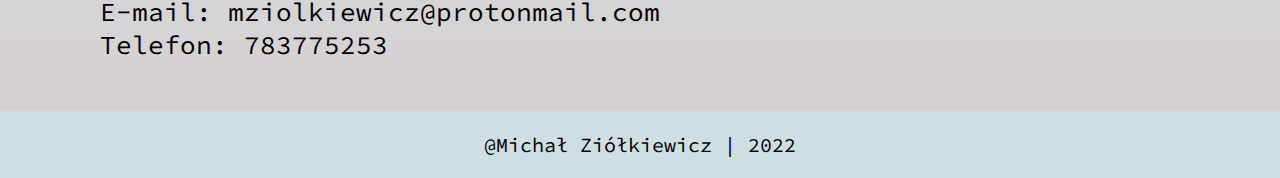
==== commit 8255db74: "Mobile style changes" ====
--- a/index.html
+++ b/index.html
@@ -43,7 +43,7 @@
           <div class="projectsLabel">
               <h3>01_Coś_o_mnie</h3>
           </div>
-          <p class="aboutText">Mam 24 lata, od około 4 lat interesuję się programowaniem. Zaczynając swoją przygodę w tym świecie próbowałem wielu języków jednak JS spodobał mi się najbardziej przez to najczęściej z niego korzystam. Oprócz kodowania stron, aplikacji webowych i mobilnych interesuję się elektroniką i drukiem 3D. W moich projektach jest nawed dodane urządzenie nad którym aktualnie pracuję. Jednak na ten moment wszystko co robię to dodatkowe zajęcia ponieważ w tygodniu pracuję, (Niestety jeszcze nie w branży IT) a w weekndy studiuję Infromatykę. Jeśli uda mi się wykrzesać jakiś czas wolny lubię jeździć na rowerze i zwiedzać okoliczne ścieżki. </p>
+          <p class="aboutText">Mam 24 lata, od około 4 lat interesuję się programowaniem. Zaczynając swoją przygodę w tym świecie próbowałem wielu języków jednak JS spodobał mi się najbardziej przez to najczęściej z niego korzystam. Oprócz kodowania stron, aplikacji webowych i mobilnych interesuję się elektroniką i drukiem 3D. W moich projektach jest nawet dodane urządzenie nad którym aktualnie pracuję. Jednak na ten moment wszystko co robię to dodatkowe zajęcia ponieważ w tygodniu pracuję, (Niestety jeszcze nie w branży IT) a w weekndy studiuję Infromatykę. Jeśli uda mi się wykrzesać jakiś czas wolny lubię jeździć na rowerze i zwiedzać okoliczne ścieżki. </p>
       </div>
 
       <div id="projects">
--- a/style.css
+++ b/style.css
@@ -375,58 +375,6 @@
     padding: 20px;
 }
 
-
-@media (max-width: 760px) {
-
-    .text{
-        font-size:26px;
-    }
-
-    .text p:first-of-type{
-        font-size: 28px;
-    }
-
-    #scrollDown{
-        margin-top: 50px;
-        height: 16vh;
-    }
-
-    .projectsLabel{
-        padding: 30px 35px 15px 35px;
-        text-align: left;
-        font-size: 24px;
-    }
-
-    .project{
-        flex-direction: column;
-        height: 55vh;
-        margin: 20px 50px;
-    }
-
-    .image{
-        flex-basis: 60%;
-    }
-
-    .icons{
-        flex-basis: 40%;
-    }
-
-    #contact ul{
-        margin: 0 50px;
-    }
-
-    #contact li{
-        font-size: 18px;
-    }
-
-    .wrapper{
-        margin: 0 50px;
-    }
-
-    .wrapper p {
-        font-size: 18px;
-    }
-}
 
 @media(max-width: 920px){
     #menuToggle{
@@ -515,7 +463,7 @@
     {
         position: absolute;
         width: 70vw;
-        height: 100vh;
+        height: 65vh;
         margin: -100px 0 0 -50px;
         padding: 125px 50px 50px 50px;
         background: #ededed;
@@ -568,3 +516,97 @@
         font-size: 18px;
     }
 }
+
+@media (max-width: 760px) {
+
+    .text{
+        font-size:26px;
+    }
+
+    .text p:first-of-type{
+        font-size: 28px;
+    }
+
+    #scrollDown{
+        margin-top: 50px;
+        height: 16vh;
+    }
+
+    .projectsLabel{
+        padding: 30px 35px 15px 35px;
+        text-align: left;
+        font-size: 24px;
+    }
+
+    .project{
+        flex-direction: column;
+        height: 55vh;
+        margin: 20px 50px;
+    }
+
+    .image{
+        flex-basis: 60%;
+    }
+
+    .icons{
+        flex-basis: 40%;
+    }
+
+    #contact ul{
+        margin: 0 50px;
+    }
+
+    #contact li{
+        font-size: 18px;
+    }
+
+    .wrapper{
+        margin: 0 50px;
+    }
+
+    .wrapper p {
+        font-size: 18px;
+    }
+}
+
+@media (max-width: 500px) {
+    .projectsLabel{
+        padding: 30px 35px 15px 35px;
+        text-align: left;
+        font-size: 20px;
+    }
+
+    .project {
+        margin: 20px 25px;
+    }
+
+    .text{
+        font-size:20px;
+    }
+
+    .text p:first-of-type{
+        font-size: 22px;
+    }
+
+    .icons h3{
+        font-size: 20px;
+    }
+
+    .icons p {
+        font-size: 18px;
+    }
+
+    .ico{
+        width: 40px;
+        height: 40px;
+    }
+
+    .aboutText {
+        margin: 20px 25px;
+        text-align: left;
+    }
+
+    #contact p{
+        font-size: 20px;
+    }
+}
